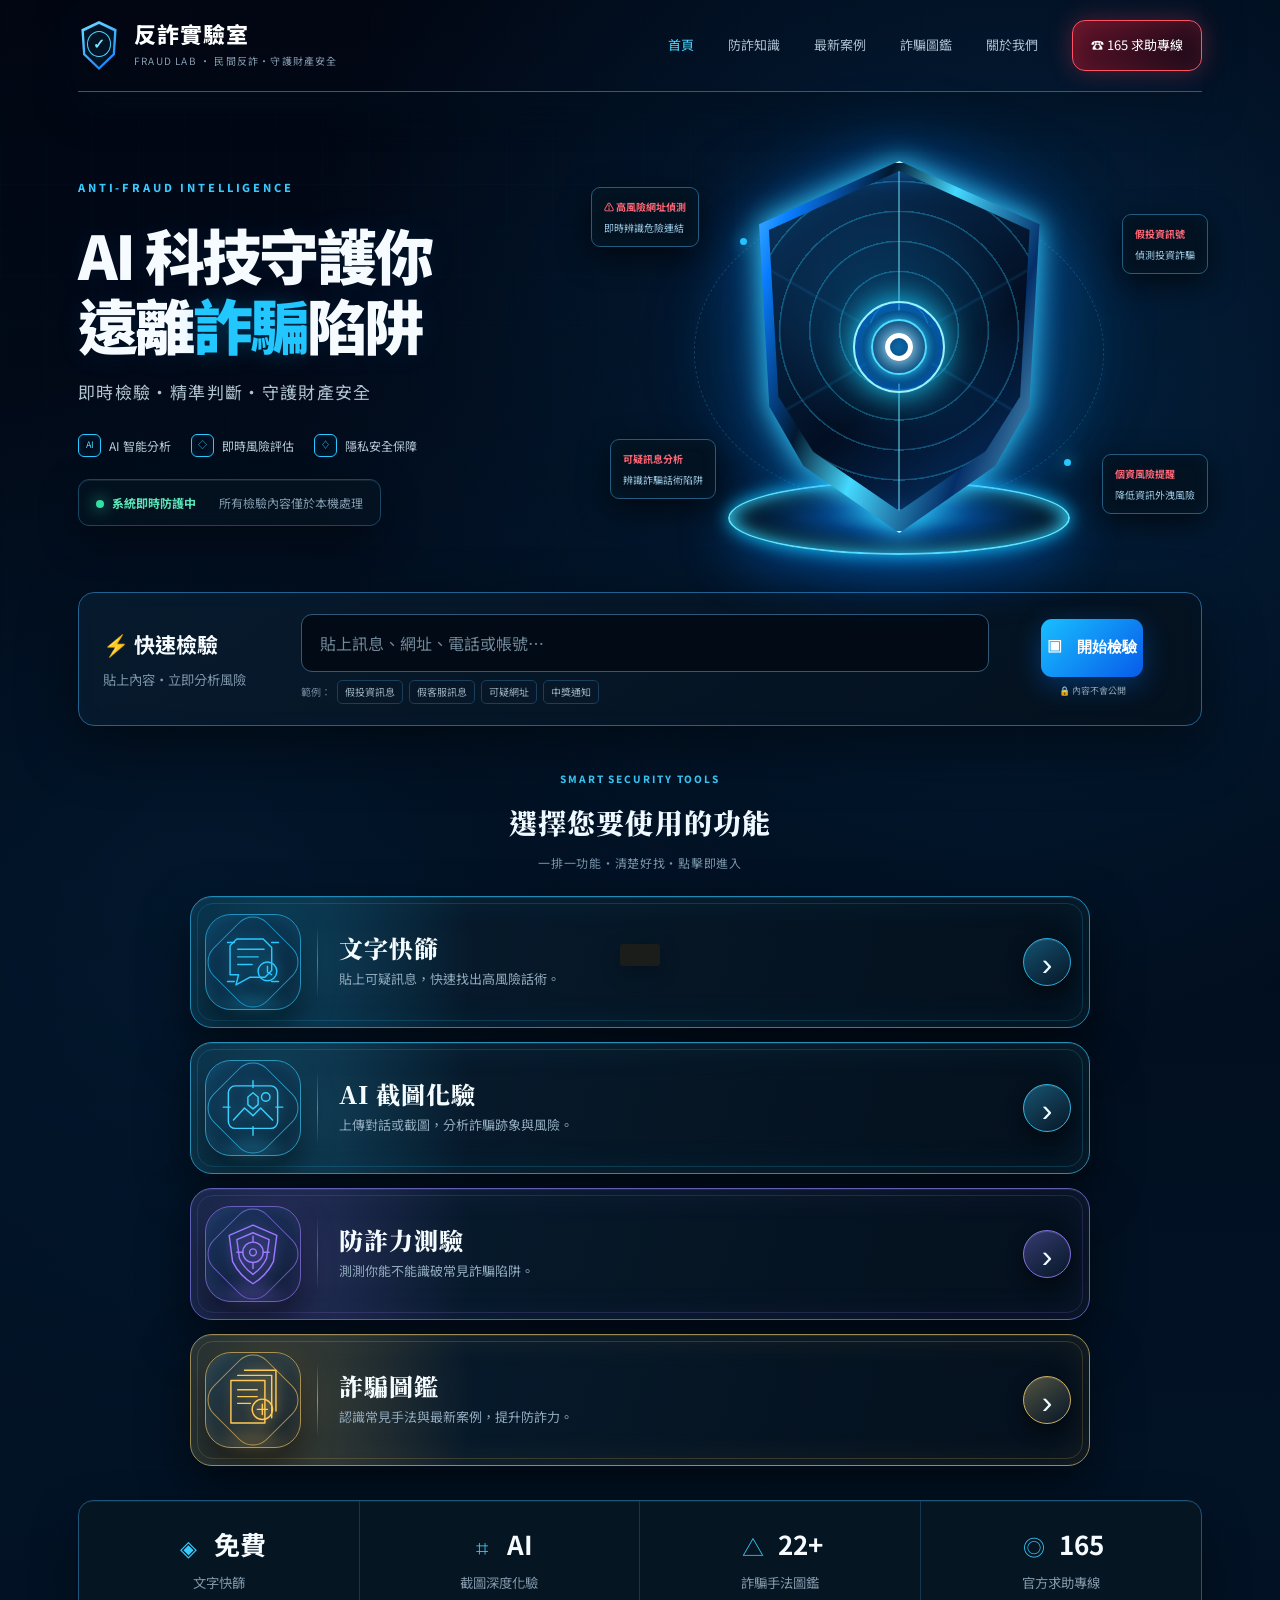
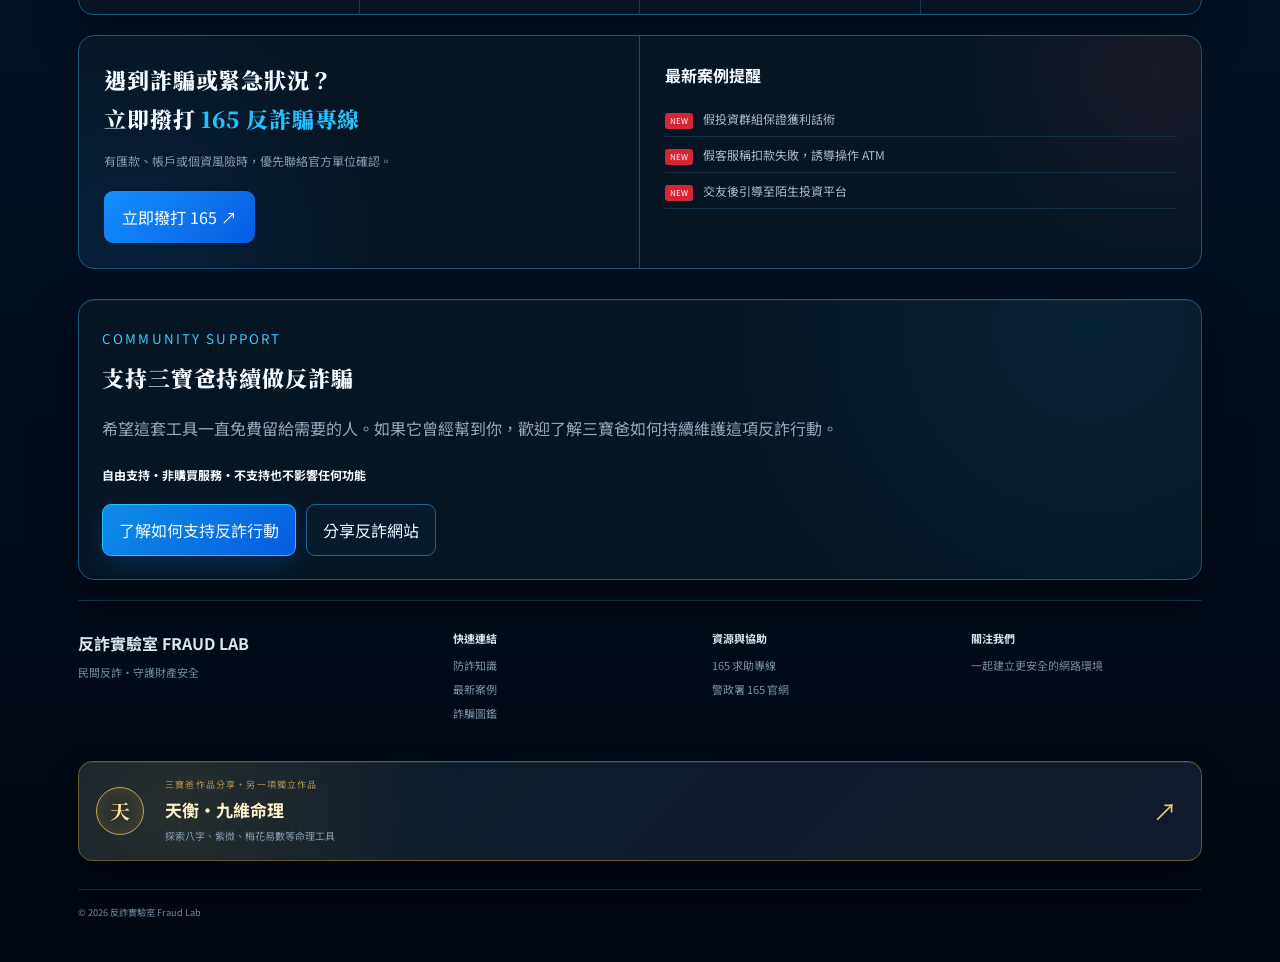
==== index.html @ 961110c3 "chore: wire Visual V4 cache bust and dark metadata" ====
<!DOCTYPE html>
<html lang="zh-Hant-TW">
<head>
<meta charset="UTF-8">
<meta name="viewport" content="width=device-width,initial-scale=1,viewport-fit=cover">
<title>反詐實驗室 FRAUD LAB｜AI 科技守護你</title>
<meta name="description" content="貼上訊息免費快篩，或用 AI 讀截圖深度化驗。附防詐測驗、22 種詐騙手法圖鑑、165 求助流程。">
<meta name="theme-color" content="#020b17">
<meta name="color-scheme" content="dark">
<meta property="og:image" content="./fraud-lab-share.svg?v=4">
<meta property="og:title" content="反詐實驗室 FRAUD LAB｜AI 科技守護你">
<meta property="og:description" content="免費快篩可疑訊息，AI 還能直接讀你的對話截圖。測測你的防詐力幾分。">
<meta property="og:type" content="website">
<link rel="apple-touch-icon" href="data:image/svg+xml,%3Csvg xmlns='http://www.w3.org/2000/svg' viewBox='0 0 180 180'%3E%3Crect width='180' height='180' fill='%23ECEAE1'/%3E%3Ccircle cx='90' cy='90' r='62' fill='none' stroke='%23C8102E' stroke-width='9'/%3E%3Ctext x='90' y='118' font-size='72' font-family='serif' font-weight='bold' fill='%23C8102E' text-anchor='middle'%3E驗%3C/text%3E%3C/svg%3E">
<link rel="preconnect" href="https://fonts.googleapis.com">
<link rel="preconnect" href="https://fonts.gstatic.com" crossorigin>
<link href="https://fonts.googleapis.com/css2?family=Noto+Serif+TC:wght@600;900&family=Noto+Sans+TC:wght@400;500;700&family=Roboto+Mono:wght@400;500;700&display=swap" rel="stylesheet">
<link rel="stylesheet" href="./master-v3.css?v=17">
<style>
:root{--paper:#ECEAE1;--paper-2:#F5F3EC;--ink:#1B1D1A;--ink-soft:#5A5C55;--stamp:#C8102E;--official:#1F4E79;--mark:#F2C230;--rule:#B9B5A6;--rule-soft:#D8D4C7;--pass:#2E6B4F}
*{box-sizing:border-box;-webkit-tap-highlight-color:transparent}
html,body{margin:0;padding:0}
body{background:var(--paper);background-image:linear-gradient(var(--rule-soft) 1px,transparent 1px),linear-gradient(90deg,var(--rule-soft) 1px,transparent 1px);background-size:100% 28px,28px 100%;background-attachment:fixed;color:var(--ink);font-family:"Noto Sans TC",system-ui,sans-serif;font-size:16px;line-height:1.75;padding-bottom:env(safe-area-inset-bottom)}
.wrap{max-width:680px;margin:0 auto;padding:0 14px 72px}
h1,h2,h3{font-family:"Noto Serif TC",serif;font-weight:900;letter-spacing:.04em;margin:0}
.mono{font-family:"Roboto Mono",monospace}
.masthead{border:2px solid var(--ink);border-bottom-width:5px;background:var(--paper-2);margin-top:14px;padding:16px 16px 12px;position:relative;overflow:hidden}
.masthead::after{content:"";position:absolute;right:-30px;top:-30px;width:120px;height:120px;border:1px solid var(--rule);border-radius:50%}
.corner{position:absolute;width:12px;height:12px;border:1px solid var(--rule)}
.c1{left:5px;top:5px;border-right:0;border-bottom:0}
.c2{right:5px;bottom:5px;border-left:0;border-top:0}
.eyebrow{font-size:11px;letter-spacing:.34em;color:var(--official);font-weight:700}
.masthead h1{font-size:clamp(30px,9vw,42px);line-height:1.1;margin:4px 0 6px}
.masthead h1 .sub{display:block;font-size:13px;letter-spacing:.2em;font-weight:600;color:var(--ink-soft);font-family:"Noto Sans TC",sans-serif}
.formline{display:flex;flex-wrap:wrap;gap:4px 16px;font-size:11px;color:var(--ink-soft);border-top:1px dashed var(--rule);padding-top:8px;margin-top:10px}
.tabs{display:flex;gap:3px;margin:0;padding:10px 0 0;list-style:none;position:sticky;top:0;z-index:30;background:linear-gradient(var(--paper) 72%,transparent)}
.tab{flex:1;text-align:center;border:2px solid var(--ink);border-bottom:0;background:#DFDCD1;color:var(--ink-soft);padding:9px 2px 8px;font-size:13px;font-weight:700;cursor:pointer;border-radius:7px 7px 0 0;font-family:"Noto Sans TC",sans-serif}
.tab .tnum{display:block;font-family:"Roboto Mono",monospace;font-size:9px;letter-spacing:.1em;opacity:.65}
.tab[aria-selected="true"]{background:var(--paper-2);color:var(--ink);box-shadow:inset 0 4px 0 var(--stamp)}
.panel{border:2px solid var(--ink);background:var(--paper-2);padding:18px 15px 22px}
.panel[hidden],[hidden]{display:none}
.field-label{font-size:12px;font-weight:700;letter-spacing:.16em;color:var(--official);display:block;margin-bottom:6px}
textarea,input[type=text]{width:100%;border:1.5px solid var(--ink);background:#fff;color:var(--ink);font-family:"Noto Sans TC",sans-serif;font-size:16px;padding:11px 12px;border-radius:2px;line-height:1.7;resize:vertical}
textarea:focus,input:focus{outline:3px solid var(--mark);outline-offset:1px}
.btn{display:inline-flex;align-items:center;justify-content:center;gap:7px;border:2px solid var(--ink);background:var(--ink);color:var(--paper);font-family:"Noto Sans TC",sans-serif;font-weight:700;font-size:16px;padding:13px 18px;border-radius:3px;cursor:pointer;width:100%;box-shadow:3px 3px 0 var(--rule);transition:transform .08s,box-shadow .08s}
.btn:active{transform:translate(3px,3px);box-shadow:0 0 0 var(--rule)}
.btn:disabled{opacity:.5;cursor:progress}
.btn.ghost{background:transparent;color:var(--ink)}
.btn.stamp{background:var(--stamp);border-color:var(--stamp);color:#fff}
.btn.line{background:var(--mark);border-color:var(--ink);color:var(--ink);text-decoration:none}
.btn.sm{font-size:14px;padding:10px 14px}
.row{display:flex;gap:9px;margin-top:11px}
.row .btn{width:auto;flex:1}
.hint{font-size:13px;color:var(--ink-soft);line-height:1.65}
.divider{border:0;border-top:1px dashed var(--rule);margin:20px 0}
/* 模式切換 */
.modes{display:flex;gap:0;border:2px solid var(--ink);margin-bottom:18px;background:#DFDCD1}
.modes button{flex:1;border:0;background:none;font-family:inherit;font-size:14px;font-weight:700;color:var(--ink-soft);padding:11px 4px;cursor:pointer;line-height:1.3}
.modes button span{display:block;font-size:10px;font-family:"Roboto Mono",monospace;letter-spacing:.08em;opacity:.8;font-weight:400}
.modes button.on{background:var(--ink);color:var(--paper)}
.modes button+button{border-left:2px solid var(--ink)}
/* 兌換碼 */
.gate-note{border:1.5px solid var(--official);background:#fff;padding:14px;margin-bottom:16px}
.gate-note h3{font-size:18px;margin-bottom:6px}
.gate-note p{margin:0;font-size:15px}
#codeIn{font-family:"Roboto Mono",monospace;font-size:20px;letter-spacing:.12em;text-align:center;font-weight:700}
.quota{display:flex;align-items:center;gap:9px;border:1.5px solid var(--ink);background:#fff;padding:9px 11px;margin-bottom:16px;font-size:13px;flex-wrap:wrap}
.quota .qc{font-family:"Roboto Mono",monospace;font-weight:700}
.quota .qn{margin-left:auto;font-family:"Roboto Mono",monospace;font-weight:700;font-size:17px;color:var(--stamp)}
.quota button{border:0;background:none;color:var(--official);font-size:12px;text-decoration:underline;cursor:pointer;font-family:inherit;padding:0}
/* 上傳 */
.drop{display:block;border:2.5px dashed var(--official);background:#fff;padding:26px 16px;text-align:center;cursor:pointer;border-radius:4px}
.drop:active{background:#F0F5FA}
.drop .ic{font-size:38px;line-height:1}
.drop .t1{font-family:"Noto Serif TC",serif;font-weight:900;font-size:20px;margin-top:6px}
.drop .t2{font-size:13px;color:var(--ink-soft);margin-top:3px}
.drop input{display:none}
.preview{border:2px solid var(--ink);background:#fff;padding:10px;display:flex;gap:11px;align-items:center}
.preview img{width:76px;height:76px;object-fit:cover;border:1px solid var(--rule);flex:none}
.preview .pi{flex:1;min-width:0;font-size:13px;color:var(--ink-soft)}
.preview .pi b{display:block;color:var(--ink);font-size:15px}
.preview button{border:1.5px solid var(--stamp);background:none;color:var(--stamp);font-family:inherit;font-size:13px;font-weight:700;padding:6px 11px;cursor:pointer;border-radius:2px;flex:none}
.orbar{display:flex;align-items:center;gap:11px;margin:16px 0;color:var(--ink-soft);font-size:12px;letter-spacing:.2em}
.orbar::before,.orbar::after{content:"";flex:1;border-top:1px dashed var(--rule)}
/* 報告 */
.report{border:2px solid var(--ink);background:#fff;margin-top:20px;position:relative;overflow:hidden;animation:slideIn .35s ease-out}
@keyframes slideIn{from{opacity:0;transform:translateY(14px)}to{opacity:1;transform:none}}
.report-head{border-bottom:2px solid var(--ink);padding:11px 14px;display:flex;justify-content:space-between;align-items:baseline;gap:10px;background:var(--paper-2)}
.report-head b{font-family:"Noto Serif TC",serif;font-size:17px;letter-spacing:.1em}
.report-body{padding:16px 14px 18px;position:relative}
.seal{position:absolute;right:8px;top:2px;width:132px;height:132px;pointer-events:none;border:5px double var(--stamp);border-radius:50%;display:flex;flex-direction:column;align-items:center;justify-content:center;color:var(--stamp);transform:rotate(-14deg);opacity:.9;animation:slam .45s cubic-bezier(.2,1.5,.5,1) both}
@keyframes slam{from{transform:rotate(-40deg) scale(2.6);opacity:0}to{transform:rotate(-14deg) scale(1);opacity:.9}}
.seal .sv{font-family:"Noto Serif TC",serif;font-weight:900;font-size:30px;line-height:1.1;letter-spacing:.05em}
.seal .ss{font-family:"Roboto Mono",monospace;font-size:9px;letter-spacing:.18em;margin-top:3px}
.seal.lv-safe{border-color:var(--pass);color:var(--pass)}
.seal.lv-warn{border-color:#B8730E;color:#B8730E}
.meter{margin:2px 0 18px;max-width:64%}
.meter .mnum{font-family:"Roboto Mono",monospace;font-size:44px;font-weight:700;line-height:1}
.meter .mnum span{font-size:15px;color:var(--ink-soft)}
.bar{height:12px;border:1.5px solid var(--ink);background:repeating-linear-gradient(90deg,var(--rule-soft) 0 1px,transparent 1px 12px);margin-top:7px}
.bar i{display:block;height:100%;background:var(--stamp);transition:width .6s ease-out}
.sect{margin-top:18px}
.sect h4{font-size:12px;letter-spacing:.18em;color:var(--official);margin:0 0 8px;font-family:"Noto Sans TC",sans-serif;font-weight:700;border-bottom:1px solid var(--rule-soft);padding-bottom:4px}
.flags{list-style:none;margin:0;padding:0}
.flags li{position:relative;padding-left:26px;margin-bottom:9px;font-size:15px}
.flags li::before{content:"✕";position:absolute;left:4px;top:0;color:var(--stamp);font-weight:700}
.steps{list-style:none;margin:0;padding:0;counter-reset:s}
.steps li{counter-increment:s;position:relative;padding-left:30px;margin-bottom:9px;font-size:15px}
.steps li::before{content:counter(s);position:absolute;left:0;top:2px;width:20px;height:20px;border:1.5px solid var(--official);color:var(--official);font-family:"Roboto Mono",monospace;font-size:11px;font-weight:700;display:flex;align-items:center;justify-content:center;border-radius:50%}
.quote{border-left:4px solid var(--mark);background:#FDFBF2;padding:10px 12px;font-size:15px;margin:0}
.readout{border:1px dashed var(--official);background:#F6F9FC;padding:9px 11px;font-size:14px;color:var(--official);margin:0}
.upsell{border:1.5px dashed var(--official);background:#F6F9FC;padding:12px;margin-top:16px;font-size:14px}
/* 測驗 */
.qcard{border:2px solid var(--ink);background:#fff;padding:16px 14px;margin-top:16px}
.qmeta{display:flex;justify-content:space-between;font-family:"Roboto Mono",monospace;font-size:12px;color:var(--ink-soft);margin-bottom:10px}
.qtext{font-size:17px;line-height:1.8;margin:0 0 4px;font-weight:500}
.qsrc{font-size:12px;color:var(--ink-soft);margin:0 0 14px}
.choices{display:flex;gap:9px}
.choices .btn{flex:1}
.verdict{margin-top:16px;border-top:2px solid var(--ink);padding-top:14px;animation:slideIn .25s ease-out}
.vhead{font-family:"Noto Serif TC",serif;font-weight:900;font-size:20px;margin-bottom:6px}
.vhead.ok{color:var(--pass)}.vhead.no{color:var(--stamp)}
.progress{height:7px;border:1.5px solid var(--ink);margin-top:12px}
.progress i{display:block;height:100%;background:var(--official)}
.score-sheet{text-align:center;border:2px solid var(--ink);background:#fff;padding:26px 16px;margin-top:16px}
.score-sheet .big{font-family:"Roboto Mono",monospace;font-size:66px;font-weight:700;line-height:1;color:var(--stamp)}
.score-sheet .title{font-family:"Noto Serif TC",serif;font-size:27px;font-weight:900;margin:12px 0 6px}
/* 圖鑑 */
.dex-item{border:1.5px solid var(--ink);background:#fff;margin-bottom:9px}
.dex-btn{width:100%;text-align:left;background:none;border:0;padding:13px 14px;font-family:"Noto Sans TC",sans-serif;font-size:16px;font-weight:700;color:var(--ink);cursor:pointer;display:flex;align-items:center;gap:11px}
.dex-btn .no{font-family:"Roboto Mono",monospace;font-size:12px;color:var(--stamp);border:1.5px solid var(--stamp);padding:1px 5px;flex:none}
.dex-btn .ar{margin-left:auto;color:var(--ink-soft);transition:transform .2s;flex:none}
.dex-item.open .ar{transform:rotate(90deg)}
.dex-body{padding:0 14px 15px;border-top:1px dashed var(--rule)}
.dex-body h5{font-size:12px;letter-spacing:.16em;color:var(--official);margin:14px 0 6px;font-family:"Noto Sans TC",sans-serif}
.dex-body p{margin:0;font-size:15px}
.stat{font-family:"Roboto Mono",monospace;font-size:12px;background:#FDF3F5;border-left:3px solid var(--stamp);padding:7px 10px;margin-top:12px;color:var(--ink-soft);line-height:1.6}
.tagrow{display:flex;flex-wrap:wrap;gap:5px;margin-top:12px}
.tag{font-size:11px;border:1px solid var(--rule);padding:2px 7px;color:var(--ink-soft);font-family:"Roboto Mono",monospace}
/* 求助 */
.sos{display:block;border:2px solid var(--stamp);background:var(--stamp);color:#fff;text-decoration:none;text-align:center;padding:18px;border-radius:3px;box-shadow:4px 4px 0 var(--ink)}
.sos .n{font-family:"Roboto Mono",monospace;font-size:46px;font-weight:700;line-height:1;letter-spacing:.06em}
.sos .l{font-size:14px;font-weight:700;letter-spacing:.1em}
.linklist{list-style:none;padding:0;margin:0}
.linklist a{display:flex;justify-content:space-between;gap:10px;align-items:center;border-bottom:1px dashed var(--rule);padding:12px 2px;text-decoration:none;color:var(--ink);font-size:15px;font-weight:500}
.linklist a small{color:var(--ink-soft);font-size:12px;font-weight:400;text-align:right;flex:none;max-width:44%}
.urlres{border:1.5px solid var(--ink);background:#fff;padding:12px 13px;margin-top:12px;font-size:15px;animation:slideIn .25s}
.urlres .lv{font-family:"Noto Serif TC",serif;font-weight:900;font-size:19px;margin-bottom:5px}
.foot{margin-top:26px;border:2px solid var(--ink);background:var(--ink);color:var(--paper);padding:18px 16px;text-align:center}
.foot a.line{display:block;background:var(--mark);color:var(--ink);text-decoration:none;font-weight:700;padding:13px;margin-top:12px;border-radius:3px;font-size:16px}
.foot .small{font-size:12px;color:#9C9E96;margin-top:12px;line-height:1.7}
#toast{position:fixed;left:50%;bottom:24px;transform:translate(-50%,90px);background:var(--ink);color:var(--paper);padding:11px 20px;border-radius:3px;font-size:14px;font-weight:500;z-index:99;transition:transform .28s;max-width:88vw;text-align:center;box-shadow:0 6px 20px rgba(0,0,0,.25)}
#toast.on{transform:translate(-50%,0)}
.loading{text-align:center;padding:28px 0;font-family:"Roboto Mono",monospace;font-size:13px;color:var(--ink-soft);letter-spacing:.1em}
.loading b{display:inline-block;animation:blink 1s steps(2) infinite}
@keyframes blink{50%{opacity:0}}
@media (prefers-reduced-motion:reduce){*{animation:none!important;transition:none!important}}
</style>
</head>
<body class="master-v3">
<div class="wrap">

  <header class="masthead">
    <i class="corner c1"></i><i class="corner c2"></i>
    <div class="eyebrow">FRAUD LAB ／ 民間自主檢驗</div>
    <h1>詐騙檢驗所<span class="sub">貼上訊息，馬上化驗</span></h1>
    <div class="formline mono">
      <span>受理單位：三寶爸防詐工具箱</span>
      <span id="docNo">單號 —</span>
      <span id="docDate">日期 —</span>
    </div>
  </header>

  <ul class="tabs" role="tablist">
    <li class="tab" role="tab" tabindex="0" aria-selected="true" data-p="p1"><span class="tnum">01</span>化驗</li>
    <li class="tab" role="tab" tabindex="0" aria-selected="false" data-p="p2"><span class="tnum">02</span>測驗</li>
    <li class="tab" role="tab" tabindex="0" aria-selected="false" data-p="p3"><span class="tnum">03</span>圖鑑</li>
    <li class="tab" role="tab" tabindex="0" aria-selected="false" data-p="p4"><span class="tnum">04</span>求助</li>
  </ul>

  <!-- ══ 01 化驗 ══ -->
  <section class="panel" id="p1" role="tabpanel">
    <div class="modes">
      <button id="mbQuick" class="on">快速自檢<span>免費 ‧ 不限次</span></button>
      <button id="mbAI">AI 深度化驗<span>可讀截圖 ‧ 需碼</span></button>
    </div>

    <!-- 快速自檢 -->
    <div id="mQuick">
      <label class="field-label" for="qText">檢體：可疑訊息全文</label>
      <textarea id="qText" rows="7" placeholder="把整段簡訊、LINE 對話、廣告文案貼進來。連結、電話、金額都一起貼，判斷會更準。"></textarea>
      <button class="btn stamp" id="qBtn" style="margin-top:14px">開始快篩</button>
      <p class="hint" style="margin-top:10px">快篩在你的手機上跑，訊息不會傳出去，也不用兌換碼。它比對的是 165 統計出的詐騙話術特徵，看關鍵字、不懂前後文，所以會有誤判 — 當成第一道警鈴用。</p>
      <div id="qOut"></div>
    </div>

    <!-- AI 化驗 -->
    <div id="mAI" hidden>
      <div id="gate">
        <div class="gate-note">
          <h3>AI 化驗需要兌換碼</h3>
          <p>AI 能直接讀截圖、看懂前後文，但每化驗一次都會用到付費額度，所以採兌換碼制。跟三寶爸要一組就能用。</p>
        </div>
        <label class="field-label" for="codeIn">輸入兌換碼</label>
        <input type="text" id="codeIn" placeholder="FL-XXXX-XXXX" autocomplete="off" autocapitalize="characters" spellcheck="false" maxlength="12">
        <button class="btn stamp" id="codeBtn" style="margin-top:12px">啟用兌換碼</button>
        <a class="btn line" href="https://lin.ee/YewRM1L" target="_blank" rel="noopener" style="margin-top:9px">跟三寶爸要一組兌換碼</a>
        <p class="hint" style="margin-top:14px">沒有碼也能用 — 左邊的<b>快速自檢</b>，以及<b>測驗</b>、<b>圖鑑</b>、<b>求助</b>三個分頁，全部免費。</p>
      </div>

      <div id="lab" hidden>
        <div class="quota">
          <span class="qc" id="qCode">—</span>
          <button id="changeCode">換一組碼</button>
          <span class="qn" id="qLeft">—</span>
        </div>
        <label class="field-label">主要檢體：對話截圖</label>
        <label class="drop" id="dropZone">
          <div class="ic">🖼️</div>
          <div class="t1">點這裡上傳截圖</div>
          <div class="t2">LINE 對話、簡訊、廣告畫面都可以。AI 會直接讀圖判讀。</div>
          <input type="file" id="shot" accept="image/*">
        </label>
        <div id="preview"></div>
        <div class="orbar">或／並且</div>
        <label class="field-label" for="sample">補充檢體：訊息文字（選填）</label>
        <textarea id="sample" rows="5" placeholder="也可以直接把整段文字貼進來。"></textarea>
        <button class="btn stamp" id="runBtn" style="margin-top:16px">送出化驗（扣 1 次）</button>
        <p class="hint" style="margin-top:10px">結果僅供參考，不是法律或金融建議。金額大、有壓迫感的狀況，一律先打 165。</p>
        <div id="out"></div>
      </div>
    </div>
  </section>

  <!-- ══ 02 測驗 ══ -->
  <section class="panel" id="p2" role="tabpanel" hidden>
    <h2 style="font-size:23px">你的防詐力幾分？</h2>
    <p class="hint" style="margin:8px 0 0">十個真實情境，判斷是詐騙還是正常。免費，不用兌換碼。做完會給你一個稱號，歡迎截圖分享。</p>
    <div id="quiz"></div>
  </section>

  <!-- ══ 03 圖鑑 ══ -->
  <section class="panel" id="p3" role="tabpanel" hidden>
    <h2 style="font-size:23px">詐騙手法圖鑑</h2>
    <p class="hint" style="margin:8px 0 12px">依 165 打詐儀表板分類整理的 22 種。點開看話術、破綻和標準應對。</p>
    <input type="text" id="dexSearch" placeholder="搜尋手法，例如：投資、包裹、客服、QR">
    <div id="dex" style="margin-top:14px"></div>
  </section>

  <!-- ══ 04 求助 ══ -->
  <section class="panel" id="p4" role="tabpanel" hidden>
    <a class="sos" href="tel:165"><span class="n">165</span><br><span class="l">反詐騙諮詢專線 ‧ 點這裡直接撥</span></a>
    <div class="sect">
      <h4>已經匯出去了？黃金三步驟</h4>
      <ol class="steps">
        <li><b>立刻打 165</b>，同時打你的銀行客服申請「圈存／款項攔阻」。越快越有機會攔下。</li>
        <li><b>備份所有證據</b>：對話全文、匯款單、對方帳號、網址、通聯紀錄，全部截圖。</li>
        <li><b>到任一警察局報案</b>（不必回戶籍地），拿到受理案件證明單，後續才好走民事求償。</li>
      </ol>
      <p class="hint" style="margin-top:10px">被騙不丟臉，越早講越有救。拖一天，錢就被車手層層轉走。</p>
    </div>
    <hr class="divider">
    <div class="sect">
      <h4>可疑網址快篩（免費）</h4>
      <input type="text" id="urlIn" placeholder="貼上網址，例如 https://tw-post.xyz/re">
      <div class="row"><button class="btn sm" id="urlBtn">快篩這個網址</button></div>
      <div id="urlOut"></div>
    </div>
    <hr class="divider">
    <div class="sect">
      <h4>官方查證管道</h4>
      <ul class="linklist">
        <li><a href="https://165dashboard.tw/" target="_blank" rel="noopener">165 打詐儀表板<small>即時統計、最新案例</small></a></li>
        <li><a href="https://165.npa.gov.tw/" target="_blank" rel="noopener">165 全民防騙網<small>手法解析、假投資名單</small></a></li>
        <li><a href="https://transparencyreport.google.com/safe-browsing/search" target="_blank" rel="noopener">Google 安全瀏覽查詢<small>查網址是否已被標記</small></a></li>
        <li><a href="https://www.virustotal.com/gui/home/url" target="_blank" rel="noopener">VirusTotal<small>多引擎掃描網址</small></a></li>
        <li><a href="https://www.whoscall.com/zh-TW" target="_blank" rel="noopener">Whoscall<small>查陌生來電號碼</small></a></li>
        <li><a href="https://www.fsc.gov.tw/" target="_blank" rel="noopener">金管會<small>查投資平台是否合法</small></a></li>
      </ul>
    </div>
  </section>

  <footer class="foot">
    <div style="font-family:'Noto Serif TC',serif;font-weight:900;font-size:19px">多問一句，少賠一年</div>
    <p class="hint" style="color:#C9CBC3;margin:8px 0 0;font-size:14px">覺得有用，轉給家裡最容易被騙的那一位。</p>
    <a class="line" href="https://lin.ee/YewRM1L" target="_blank" rel="noopener">加入三寶爸 LINE ‧ 領兌換碼、收詐騙警報</a>
    <div class="small">本工具由三寶爸自製，判定僅供參考，無法取代 165 與警方。<br>快篩在你手機上進行；AI 化驗的內容只用於當次分析，不會儲存。<br>手法分類與案件數據參考內政部警政署 165 打詐儀表板。</div>
  </footer>
</div>

<div id="toast" role="status" aria-live="polite"></div>

<script>
/* ═══ 把這行換成你的 Cloudflare Worker 網址（不要結尾斜線）═══ */
const API = "https://broken-flower-f4b2.jacky9518.workers.dev";

const $ = s => document.querySelector(s);
const esc = s => String(s == null ? "" : s).replace(/[&<>"]/g, c => ({ "&": "&amp;", "<": "&lt;", ">": "&gt;", '"': "&quot;" }[c]));
const store = { get(k){try{return localStorage.getItem(k)}catch{return null}}, set(k,v){try{localStorage.setItem(k,v)}catch{}}, del(k){try{localStorage.removeItem(k)}catch{}} };
let toastTimer;
function toast(msg){const t=$("#toast");t.textContent=msg;t.classList.add("on");clearTimeout(toastTimer);toastTimer=setTimeout(()=>t.classList.remove("on"),2800)}
function copy(text){const done=()=>toast("已複製，可以貼去分享了");if(navigator.clipboard)navigator.clipboard.writeText(text).then(done,()=>fb(text,done));else fb(text,done)}
function fb(text,done){const ta=document.createElement("textarea");ta.value=text;ta.style.position="fixed";ta.style.opacity="0";document.body.appendChild(ta);ta.select();try{document.execCommand("copy");done()}catch{toast("複製失敗，請長按文字手動複製")}document.body.removeChild(ta)}
async function post(path, body){
  const res = await fetch(API+path,{method:"POST",headers:{"Content-Type":"application/json"},body:JSON.stringify(body)});
  let d={}; try{d=await res.json()}catch{}
  if(!res.ok) throw new Error(d.error || `伺服器忙線中（${res.status}），請稍後再試。`);
  return d;
}
const metricStore={get:k=>{try{return localStorage.getItem(k)}catch{return null}},set:(k,v)=>{try{localStorage.setItem(k,v)}catch{}}};
function anonymousVisitor(){
  let id=metricStore.get("fl_visitor_id");
  if(!id){id=crypto.randomUUID?crypto.randomUUID():Date.now().toString(36)+"-"+Math.random().toString(36).slice(2);metricStore.set("fl_visitor_id",id)}
  return id;
}
function track(event,extra={}){
  const payload={event,visitorId:anonymousVisitor(),page:location.pathname,...extra};
  fetch(API+"/track",{method:"POST",headers:{"Content-Type":"application/json"},body:JSON.stringify(payload),keepalive:true}).catch(()=>{});
}
window.addEventListener("load",()=>track("page_view"),{once:true});
document.addEventListener("click",event=>{
  const target=event.target.closest("button,a,[data-tab]");
  if(!target)return;
  if(target.id==="qBtn")track("quick_check");
  else if(target.id==="codeBtn")track("code_verify");
  else if(target.id==="mv3Share")track("share");
  else if(target.id==="mv3SupportOpen")track("support_open");
  else if(target.closest(".mv3-card"))track("tool_open");
});
(function(){const d=new Date(),p=n=>String(n).padStart(2,"0");
  $("#docDate").textContent=`日期 ${d.getFullYear()}-${p(d.getMonth()+1)}-${p(d.getDate())}`;
  $("#docNo").textContent="單號 FL-"+Math.random().toString(36).slice(2,7).toUpperCase();})();

document.querySelectorAll(".tab").forEach(tab=>{
  const go=()=>{
    document.querySelectorAll(".tab").forEach(t=>t.setAttribute("aria-selected",String(t===tab)));
    document.querySelectorAll(".panel").forEach(p=>{p.hidden = p.id!==tab.dataset.p});
    if(tab.dataset.p==="p2" && !$("#quiz").dataset.started) startQuiz();
    window.scrollTo({top:0,behavior:"smooth"});
  };
  tab.addEventListener("click",go);
  tab.addEventListener("keydown",e=>{if(e.key==="Enter"||e.key===" "){e.preventDefault();go()}});
});

/* ═══════════ 模式切換 ═══════════ */
$("#mbQuick").addEventListener("click",()=>{
  $("#mbQuick").classList.add("on");$("#mbAI").classList.remove("on");
  $("#mQuick").hidden=false;$("#mAI").hidden=true;
});
$("#mbAI").addEventListener("click",()=>{
  $("#mbAI").classList.add("on");$("#mbQuick").classList.remove("on");
  $("#mAI").hidden=false;$("#mQuick").hidden=true;
});

/* ═══════════════════════════════════════════════════════
   快速自檢引擎（純前端，不用 API）
   規則依 165 打詐儀表板 22 類手法整理
   ═══════════════════════════════════════════════════════ */
const RULES = [
/* 假客服解除分期 */
{t:"假客服解除分期",w:36,re:/解除分期|誤設.{0,6}分期|分期付款.{0,8}(錯誤|設定|問題)|重複扣款|扣款異常|系統設定錯誤/,f:"出現「解除分期／重複扣款」這類說法。ATM 和網銀都沒有「解除分期」的功能。"},
{t:"假客服解除分期",w:28,re:/ATM|提款機|自動櫃員機|無卡提款/,f:"要你到 ATM 操作。ATM 只能轉帳、提款，任何「到 ATM 解除設定」都是在幫對方轉錢出去。"},
{t:"假客服解除分期",w:20,re:/未開通.{0,6}金流|實名(制)?認證|帳戶(驗證|授權)|升級.{0,4}(VIP|會員)|金流未開通/,f:"用「認證／開通／驗證」包裝的操作要求，是假客服的固定劇本。"},
{t:"假客服解除分期",w:16,re:/(轉接|為您接通).{0,10}(銀行|專員|客服|行員)/,f:"聲稱要幫你「轉接銀行專員」。轉接是他們自己演的，那頭還是同一夥人。"},
/* 假檢警／假公權力 */
{t:"假冒公務機關",w:40,re:/監管帳戶|帳戶.{0,4}涉(案|及洗錢)|涉嫌洗錢|清白證明|資金清查/,f:"提到「監管帳戶／帳戶涉案」。台灣沒有監管帳戶制度，這是假檢警的招牌話術。"},
{t:"假冒公務機關",w:32,re:/檢察官|地檢署|地方法院|刑事局|偵查不公開|拘票|通緝|傳票|公證金|保證金.{0,6}(檢|警|法院)/,f:"自稱司法或警察機關。真檢警不會用電話、LINE、視訊辦案或製作筆錄。"},
{t:"假冒公務機關",w:26,re:/(證件|身分證|健保卡|個資).{0,6}(遭|被)?冒用|冒領|冒名申請/,f:"用「證件遭冒用」開場，接著就會說你的帳戶有問題 — 這是固定的第一步。"},
{t:"假冒公務機關",w:24,re:/(交付|上繳|代管|鑑定).{0,8}(黃金|存摺|提款卡|印章|現金|白銀)/,f:"要求交出黃金、存摺或提款卡「代管、鑑定」。沒有任何機關會這樣做。"},
{t:"假冒公務機關",w:22,re:/不(要|能|可)(告訴|讓).{0,6}(家人|親友|任何人|別人)|全程保密|不得對外|先別跟.{0,4}說/,f:"要求你保密、不能告訴家人。這是要切斷你查證的機會，是詐騙最明確的特徵。"},
/* 假投資／高報酬 */
{t:"假投資",w:38,re:/保證(獲利|賺|收益)|穩賺(不賠)?|穩定獲利|包賺|絕不(虧|賠)|低風險高(報酬|收益)|日賺|月賺.{0,6}[萬%]/,f:"出現「保證獲利／穩賺不賠」。合法投資不能也不會做這種承諾。"},
{t:"假投資",w:30,re:/老師(帶|報)?單|帶單|飆股|內線(消息)?|名額有限|操盤手|財經老師|投資群組|加入.{0,4}群組.{0,6}(投資|股)/,f:"「老師帶單／內線消息」是假投資群組的標準包裝，群裡曬單的多半是同一夥人。"},
{t:"假投資",w:34,re:/(出金|提領|領回|解凍).{0,12}(需要|必須|先|繳|付|保證金|稅金|手續費|認證費|解凍費|洗碼)/,f:"要你「先繳錢才能出金」。這是假平台的鐵律 — 合法平台的稅費是從款項裡扣。"},
{t:"假投資",w:20,re:/虛擬貨幣|加密貨幣|USDT|泰達幣|比特幣|幣圈|套利|挖礦/,f:"以虛擬貨幣收款。轉出去不可逆、難追查，是詐騙最愛的管道。"},
{t:"假投資",w:22,re:/下載.{0,10}(APP|app|應用|軟體)|安裝.{0,8}(APP|app)|非.{0,4}商店|APK/,f:"要你安裝非官方商店的 APP。裡面的獲利數字是寫死的假畫面。"},
/* 博弈彩券 */
{t:"博弈彩券報牌",w:34,re:/報牌|明牌|今彩|539|六合彩|大樂透.{0,6}(內線|保證)|控制號碼|開獎.{0,6}(內部|控制)|穩贏|平台漏洞|包牌.{0,4}保證/,f:"「報牌／控制號碼／平台漏洞」全是話術。彩券人員不可能事先知道開獎結果，地下報牌本身也違法。"},
{t:"博弈彩券報牌",w:18,re:/入會費|會員費|押金|加碼下注|補單|提高勝率/,f:"入會費、押金、補單 — 這是把人一步步推深的固定階梯。"},
/* 釣魚簡訊／假機構通知 */
{t:"釣魚簡訊",w:30,re:/包裹|物流|宅配|貨態|地址(不完整|有誤|需更新)|退件|派送失敗|黑貓|新竹貨運|中華郵政|7-?11.{0,4}取貨/,f:"用包裹、物流異常當理由。真的物流通知不會叫你點連結填個資或信用卡。"},
{t:"釣魚簡訊",w:30,re:/欠費|逾期|停電|停話|催繳|汽燃費|交通罰鍰|罰單|ETC|eTag|電子帳單.{0,6}(未繳|逾期)/,f:"用欠費、罰單製造緊張。官方繳費一律自己上官網或 APP 查，不要點簡訊連結。"},
{t:"釣魚簡訊",w:30,re:/退稅|綜合所得稅|所得稅.{0,6}(退|確認)|普發(現金)?|發放.{0,4}一萬|國稅局|財政部/,f:"拿退稅、普發現金當餌。政府不會用簡訊連結叫你登記領錢。"},
{t:"釣魚簡訊",w:32,re:/(登入|帳戶|交易).{0,4}異常|多裝置登入|異常(交易|登入)偵測|帳號.{0,4}(將被|即將).{0,4}(停用|凍結|鎖定)|安全驗證失敗/,f:"用「帳戶異常、即將凍結」逼你點連結。真銀行只會請你自己打開 APP 查看。"},
{t:"釣魚簡訊",w:20,re:/健保卡|健保署|勞保局|勞保.{0,6}(異常|冒用)|中華電信.{0,6}(帳單|欠費)|台電/,f:"冒用政府或大型機構名義。看到官方名稱先緊張，正是他們要的反應。"},
/* QR Code 與付款碼 */
{t:"QR Code與付款碼",w:40,re:/(付款碼|提款碼|收款碼|條碼|QR).{0,10}(傳|給我|拍|翻拍|截圖|提供|發過來)|把.{0,6}(QR|條碼).{0,6}(傳|給)/,f:"要你把付款碼、提款碼或 QR Code 拍給對方。這等於直接把錢交出去，幾分鐘內就會被領光。"},
{t:"QR Code與付款碼",w:24,re:/掃(描|一下).{0,6}(QR|條碼|這個碼)|掃碼(付款|繳費|領取)/,f:"要你掃來路不明的 QR Code。假繳費單、假貼紙上的碼會直接把款項導到詐騙帳戶。"},
{t:"QR Code與付款碼",w:34,re:/AnyDesk|TeamViewer|遠端(遙控|協助|控制|連線)|螢幕(分享|共享)|快速支援|向日葵/,f:"要你安裝遠端遙控軟體。裝了之後，對方能直接操作你的手機和網銀。"},
/* 驗證碼與帳號盜用 */
{t:"帳號盜用與驗證碼",w:42,re:/(驗證碼|認證碼|OTP|一次性密碼|簡訊碼).{0,12}(給|傳|告訴|提供|幫我收|念給)|幫我(收|報).{0,4}(驗證|認證)碼|輔助認證/,f:"索取驗證碼。驗證碼等於你的帳號鑰匙，任何理由都不能給 — 包含「朋友」開口。"},
{t:"帳號盜用與驗證碼",w:30,re:/(提款卡|金融卡|存摺|印章|網銀密碼|帳號密碼).{0,10}(提供|給|寄|交|借)/,f:"索取提款卡、存摺或密碼。交出去你的帳戶會變成詐騙金流，你會從被害人變成被告。"},
/* 假冒親友 */
{t:"假冒親友",w:34,re:/(換|新)(了)?(手機)?號碼|手機(壞|摔|遺失|不見)|猜猜我是誰|這是我的新|舊號碼.{0,4}不能用/,f:"「我換號碼了」是假冒親友的經典開場。務必用你手機裡的舊號碼打回去確認。"},
{t:"假冒親友",w:26,re:/(急需|周轉|借).{0,8}(錢|款|萬|現金)|臨時.{0,4}(用錢|調頭寸)|先幫我(墊|轉|匯)/,f:"急著借錢周轉。熟人開口借錢，先用原本的電話打回去確認一次。"},
/* 交友情感 */
{t:"交友情感養套殺",w:26,re:/(包裹|行李|禮物).{0,8}海關|海關.{0,8}(卡|扣|稅|費)|維和|聯合國|戰地|駐外(軍|醫)|軍官|外派工程師/,f:"「包裹卡在海關、我在戰地」是徵婚詐財的經典劇本，照片多半是盜用的。"},
{t:"交友情感養套殺",w:22,re:/(想|要)(來台灣)?(見|娶|嫁)你|一起(買房|存錢|財富自由)|結婚基金|我們的未來/,f:"很快談到未來、結婚、一起存錢 — 這是在把關係養到你不好意思拒絕。"},
{t:"色情應召詐財",w:32,re:/(加入|升級).{0,4}會員.{0,10}(約|見面|服務)|儲值金|解鎖.{0,6}(約見|資格)|經紀|網美.{0,6}(約|見)|保證金.{0,6}(見面|約)/,f:"要先儲值、加入會員才能約見面。錢進去之後只會不斷被要求「補足保證金」。"},
/* 網購／一頁式 */
{t:"網購交易陷阱",w:26,re:/貨到付款|超商取貨付款|限時.{0,4}(優惠|搶購|下殺)|只剩.{0,4}(件|名額)|清倉|工廠直營|破盤|下殺.{0,4}折/,f:"限時、破盤、只能貨到付款 — 一頁式廣告的三件套。收到的常是劣質品或空盒。"},
{t:"網購交易陷阱",w:22,re:/(私訊|加\s?LINE|加賴|加我好友).{0,8}(下單|報價|優惠|聊)|脫離平台|私下(匯款|交易).{0,6}(便宜|折)/,f:"引導你脫離平台私下交易。沒有平台保障，也沒有金流紀錄可追。"},
{t:"賣家陷阱與假買家",w:28,re:/賣貨便|蝦皮.{0,6}(客服|異常)|買家.{0,8}(無法|不能)(付款|下單)|帳號.{0,6}未(開通|認證).{0,6}(收款|金流)/,f:"買家說「你的賣場有問題、要先認證」— 這是專門騙賣家的劇本，下一步就是假銀行專員。"},
/* 貸款 */
{t:"貸款詐騙",w:32,re:/免(聯徵|抵押|保人)|快速撥款|當日撥款|信貸專員|貸款.{0,10}(手續費|代辦費|保證金|開辦費).{0,6}(先|預)|過件率/,f:"「免聯徵、先繳手續費才撥款」。合法機構的費用從撥款裡扣，不會叫你先匯一筆。"},
/* 假求職 */
{t:"假求職與人頭帳戶",w:34,re:/日領|日結.{0,6}[0-9]|輕鬆(賺|月入)|高薪.{0,6}(海外|柬埔寨|緬甸|杜拜)|無經驗.{0,8}月薪|包吃住.{0,6}(高薪|日領)/,f:"高薪、日領、輕鬆賺 — 這類條件後面通常接的是要你的提款卡或把你送出國。"},
/* 假中獎／公益 */
{t:"假中獎與免費領",w:32,re:/恭喜.{0,6}(中獎|抽中|獲得)|中獎.{0,6}(通知|領取)|免費(領|送|抽)|只(需|要).{0,6}(運費|工本費|手續費)/,f:"中獎卻要你先付運費或工本費。真正的中獎不會叫你先付錢。"},
{t:"公益募款詐騙",w:26,re:/(募款|捐款|愛心|義賣|急難救助).{0,10}(帳戶|匯|轉帳|連結)|指定捐款|善款/,f:"跟著社會事件出現的募款訊息。捐款前務必上該單位官網或官方粉專確認帳戶。"},
/* AI 深偽 */
{t:"AI深偽與換臉",w:24,re:/(名人|馬斯克|郭台銘|老師|董事長).{0,10}(推薦|代言|直播).{0,10}(投資|平台|群組)|AI.{0,4}(換臉|合成)|深偽|deepfake/i,f:"名人推薦投資的影片幾乎都是 AI 合成的。畫面看起來越真，越要查證。"},
/* 通用施壓 */
{t:"通用警訊",w:16,re:/24小時內|限[時你]?.{0,4}(內|前).{0,6}(處理|回覆|繳|辦理)|逾期(將|會).{0,6}(取消|退回|凍結|移送)|最後(通知|警告)|立即處理/,f:"製造急迫感，逼你在來不及思考的時間內動作。真正的正事不怕你慢慢查。"},
{t:"通用警訊",w:20,re:/匯(款|入|到)|轉帳|匯至|存入.{0,6}帳[戶號]|臨櫃|現金袋|面交(現金|款)/,f:"要求匯款、轉帳或面交現金。這是所有詐騙的共同終點。"},
{t:"通用警訊",w:14,re:/加\s?LINE|加賴|加入好友|私訊我|點(擊|選|我)|回[覆傳]\s?1/,f:"引導你加 LINE、點連結，脫離原本的官方管道。"}
];

const SHORTS = /(bit\.ly|reurl\.cc|lihi[0-9]?\.(cc|io|cc)|pse\.is|tinyurl\.com|cutt\.ly|is\.gd|t\.ly|goo\.su|myppt\.cc)/i;
const BADTLD = /https?:\/\/[^\s]*\.(xyz|top|cc|icu|buzz|click|vip|work|rest|cyou|shop|online|site|live)\b/i;
const HASURL = /(https?:\/\/|www\.|[a-z0-9-]+\.(com|net|org|tw|co|me|info|app)\b)/i;
const FAKEGOV = /https?:\/\/[^\s]*(post|gov|nhi|etag|etc|tax|police|165)[^\s]*/i;
const ACCOUNT = /\b\d{10,16}\b/;

function localScan(raw){
  const text = String(raw||"");
  let score = 0;
  const flags = [];
  const seen = new Set();
  const typeScore = {};

  for(const r of RULES){
    if(r.re.test(text)){
      score += r.w;
      typeScore[r.t] = (typeScore[r.t]||0) + r.w;
      if(!seen.has(r.f)){ seen.add(r.f); flags.push(r.f); }
    }
  }
  if(SHORTS.test(text)){ score+=22; flags.push("訊息裡有短網址，真正的目的地被藏起來了。"); typeScore["釣魚簡訊"]=(typeScore["釣魚簡訊"]||0)+22; }
  if(BADTLD.test(text)){ score+=24; flags.push("連結使用 .xyz／.top／.cc 這類低價網域，詐騙網站大量使用。"); typeScore["釣魚簡訊"]=(typeScore["釣魚簡訊"]||0)+24; }
  if(FAKEGOV.test(text) && !/\.gov\.tw/.test(text)){ score+=26; flags.push("網址裡帶著官方單位的字樣，卻不是 .gov.tw 網域，是冒充的典型。"); typeScore["釣魚簡訊"]=(typeScore["釣魚簡訊"]||0)+26; }
  if(ACCOUNT.test(text) && /匯|轉帳|帳[戶號]/.test(text)){ score+=18; flags.push("訊息裡直接附上一組長串數字帳號，要你匯款。"); }

  score = Math.min(100, Math.round(score));
  let type = "無明顯風險";
  let top = 0;
  for(const k in typeScore){ if(typeScore[k]>top && k!=="通用警訊"){ top=typeScore[k]; type=k; } }
  if(type==="無明顯風險" && typeScore["通用警訊"]) type = "有可疑跡象";

  return { score, type, flags: flags.slice(0,8) };
}

const GENERIC_ACTIONS = [
  "先停下來，不要照對方說的做任何操作。",
  "用你自己查到的官方電話回撥確認，不要用訊息裡給的號碼。",
  "還是不確定就打 165，這是免費的，問了不會怎麼樣。"
];

$("#qBtn").addEventListener("click", ()=>{
  const text = $("#qText").value.trim();
  if(!text){ toast("先貼上要檢查的訊息"); $("#qText").focus(); return; }
  const r = localScan(text);
  const dexHit = DEX.find(d=>d.n===r.type);
  let cls="lv-safe", word="陰性", sub="NEGATIVE";
  if(r.score>=70){cls="";word="陽性";sub="POSITIVE";}
  else if(r.score>=35){cls="lv-warn";word="可疑";sub="SUSPECT";}

  const actions = dexHit ? [dexHit.act, ...GENERIC_ACTIONS.slice(1)] : GENERIC_ACTIONS;

  $("#qOut").innerHTML = `
  <div class="report">
    <div class="report-head"><b>快篩結果</b><span class="mono" style="font-size:12px">${esc(r.type)}</span></div>
    <div class="report-body">
      <div class="seal ${cls}"><span class="sv">${word}</span><span class="ss">${sub}</span></div>
      <div class="meter">
        <div class="mnum">${r.score}<span> / 100 詐騙風險</span></div>
        <div class="bar"><i style="width:${r.score}%"></i></div>
      </div>
      ${r.flags.length
        ? `<div class="sect"><h4>比對到的詐騙特徵</h4><ul class="flags">${r.flags.map(f=>`<li>${esc(f)}</li>`).join("")}</ul></div>`
        : `<div class="sect"><h4>比對結果</h4><p class="quote">沒有比對到常見的詐騙話術特徵。但快篩只看關鍵字 — 手法會換皮，話術會改寫。只要對方要你匯款、給驗證碼、下載 APP 或保密，還是先打 165。</p></div>`}
      <div class="sect"><h4>建議做的事</h4><ol class="steps">${actions.map(a=>`<li>${esc(a)}</li>`).join("")}</ol></div>
      ${dexHit ? `<div class="row"><button class="btn sm ghost" id="toDex">看「${esc(dexHit.n)}」完整破解</button></div>` : ""}
      <div class="upsell">
        <b>看不懂或想更準？</b>快篩只讀文字、不懂前後文。切到上面的「AI 深度化驗」，可以直接上傳對話截圖，由 AI 讀圖並看懂整段脈絡。
      </div>
      <div class="row">
        <button class="btn sm ghost" id="qCopy">複製結果</button>
        <a class="btn sm stamp" href="tel:165" style="text-decoration:none">撥 165</a>
      </div>
    </div>
  </div>`;

  if(dexHit) $("#toDex").addEventListener("click",()=>openDex(dexHit.n));
  $("#qCopy").addEventListener("click",()=>copy(
    `【詐騙檢驗所 快篩】判定：${word}（風險 ${r.score}/100）\n研判類型：${r.type}\n`+
    (r.flags.length? "\n比對到的特徵：\n"+r.flags.map(f=>"・"+f).join("\n") : "\n未比對到常見詐騙話術，但仍請提高警覺。")+
    `\n\n自己也篩一次 👉 ${location.href.split("?")[0]}\n三寶爸防詐工具箱 https://lin.ee/YewRM1L`
  ));
  $("#qOut").scrollIntoView({behavior:"smooth",block:"start"});
});

/* ═══════════ 兌換碼 ═══════════ */
let myCode = store.get("fl_code")||"", myLeft = parseInt(store.get("fl_left")||"0",10);
function showLab(code,left){
  myCode=code;myLeft=left;
  store.set("fl_code",code);store.set("fl_left",String(left));
  $("#qCode").textContent=code;$("#qLeft").textContent="剩 "+left+" 次";
  $("#gate").hidden=true;$("#lab").hidden=false;
}
function showGate(msg){
  store.del("fl_code");store.del("fl_left");myCode="";
  $("#gate").hidden=false;$("#lab").hidden=true;
  if(msg) toast(msg);
}
$("#codeIn").addEventListener("input",e=>{
  let v=e.target.value.toUpperCase().replace(/[^A-Z0-9]/g,"");
  if(v.startsWith("FL")) v=v.slice(2);
  v=v.slice(0,8);
  e.target.value = v ? "FL-"+v.slice(0,4)+(v.length>4?"-"+v.slice(4):"") : "";
});
$("#codeBtn").addEventListener("click",async()=>{
  const code=$("#codeIn").value.trim();
  if(!code){toast("請輸入兌換碼");return}
  const b=$("#codeBtn");b.disabled=true;b.textContent="查詢中…";
  try{
    const d=await post("/verify",{code});
    if(d.remaining<=0){toast("這組碼的次數已經用完了");return}
    showLab(d.code||code,d.remaining);
    toast(`啟用成功，還可以化驗 ${d.remaining} 次`);
  }catch(e){toast(e.message)}
  finally{b.disabled=false;b.textContent="啟用兌換碼"}
});
$("#changeCode").addEventListener("click",()=>{showGate();$("#codeIn").value="";$("#codeIn").focus()});
if(myCode){
  showLab(myCode,myLeft);
  post("/verify",{code:myCode}).then(d=>showLab(myCode,d.remaining)).catch(e=>showGate(e.message));
}

/* ═══════════ 截圖（先縮圖再送）═══════════ */
let fileB64=null, fileMime=null;
$("#shot").addEventListener("change",async e=>{
  const f=e.target.files[0];
  if(!f) return;
  if(!f.type.startsWith("image/")){toast("請選一張圖片");e.target.value="";return}
  toast("處理圖片中…");
  try{
    const r=await shrink(f);
    fileB64=r.b64;fileMime=r.mime;
    $("#preview").innerHTML=`<div class="preview"><img src="${r.url}" alt="截圖預覽"><div class="pi"><b>截圖已附上</b>${r.w}×${r.h}　${Math.round(r.b64.length*.75/1024)} KB</div><button id="rmShot">移除</button></div>`;
    $("#dropZone").hidden=true;
    $("#rmShot").addEventListener("click",()=>{fileB64=null;fileMime=null;$("#preview").innerHTML="";$("#dropZone").hidden=false;$("#shot").value=""});
  }catch{toast("這張圖讀不進來，換一張試試");e.target.value=""}
});
function shrink(file){
  return new Promise((resolve,reject)=>{
    const img=new Image(), url=URL.createObjectURL(file);
    img.onload=()=>{
      const MAX=1280; let w=img.width,h=img.height;
      const s=Math.min(1,MAX/Math.max(w,h));
      w=Math.round(w*s);h=Math.round(h*s);
      const cv=document.createElement("canvas");cv.width=w;cv.height=h;
      cv.getContext("2d").drawImage(img,0,0,w,h);
      const du=cv.toDataURL("image/jpeg",.82);
      URL.revokeObjectURL(url);
      resolve({b64:du.split(",")[1],mime:"image/jpeg",url:du,w,h});
    };
    img.onerror=()=>{URL.revokeObjectURL(url);reject()};
    img.src=url;
  });
}

/* ═══════════ AI 化驗 ═══════════ */
$("#runBtn").addEventListener("click",async()=>{
  const text=$("#sample").value.trim();
  if(!text&&!fileB64){toast("先上傳截圖，或貼上訊息文字");return}
  const btn=$("#runBtn");btn.disabled=true;btn.textContent="化驗中…";
  $("#out").innerHTML='<div class="loading">'+(fileB64?"READING IMAGE":"SCANNING TEXT")+'<b> ▊</b></div>';
  try{
    const d=await post("/check",{code:myCode,text,image:fileB64,mime:fileMime});
    myLeft=d.remaining;store.set("fl_left",String(myLeft));
    $("#qLeft").textContent="剩 "+myLeft+" 次";
    renderAI(d);
  }catch(err){
    $("#out").innerHTML='<div class="report"><div class="report-head"><b>化驗未完成</b><span class="mono" style="font-size:12px">ERR</span></div><div class="report-body"><p style="margin:0 0 12px">'+esc(err.message)+'</p><p class="hint" style="margin:0">不確定就是危險訊號。直接撥 165 諮詢，不用不好意思。</p></div></div>';
  }finally{btn.disabled=false;btn.textContent="送出化驗（扣 1 次）"}
});
function renderAI(d){
  const score=Math.max(0,Math.min(100,Number(d.score)||0));
  let cls="lv-safe",word="陰性",sub="NEGATIVE";
  if(score>=70){cls="";word="陽性";sub="POSITIVE"}
  else if(score>=35){cls="lv-warn";word="可疑";sub="SUSPECT"}
  const flags=Array.isArray(d.redFlags)?d.redFlags:[], acts=Array.isArray(d.actions)?d.actions:[];
  $("#out").innerHTML=`
  <div class="report">
    <div class="report-head"><b>AI 檢驗報告</b><span class="mono" style="font-size:12px">${esc(d.type||"未分類")}</span></div>
    <div class="report-body">
      <div class="seal ${cls}"><span class="sv">${word}</span><span class="ss">${sub}</span></div>
      <div class="meter"><div class="mnum">${score}<span> / 100 詐騙風險</span></div><div class="bar"><i style="width:${score}%"></i></div></div>
      ${d.readout?`<div class="sect"><h4>從截圖讀到的內容</h4><p class="readout">${esc(d.readout)}</p></div>`:""}
      ${d.summary?`<div class="sect"><h4>判定說明</h4><p class="quote">${esc(d.summary)}</p></div>`:""}
      ${flags.length?`<div class="sect"><h4>可疑之處</h4><ul class="flags">${flags.map(f=>`<li>${esc(f)}</li>`).join("")}</ul></div>`:""}
      ${d.goal?`<div class="sect"><h4>對方想要什麼</h4><p style="margin:0;font-size:15px">${esc(d.goal)}</p></div>`:""}
      ${acts.length?`<div class="sect"><h4>現在該做的事</h4><ol class="steps">${acts.map(a=>`<li>${esc(a)}</li>`).join("")}</ol></div>`:""}
      <div class="row"><button class="btn sm ghost" id="cpBtn">複製結果</button><a class="btn sm stamp" href="tel:165" style="text-decoration:none">撥 165</a></div>
    </div>
  </div>`;
  $("#cpBtn").addEventListener("click",()=>copy(
    `【詐騙檢驗所 AI 化驗】判定：${word}（風險 ${score}/100）\n類型：${d.type||"未分類"}\n${d.summary||""}\n`+
    (flags.length?"\n可疑之處：\n"+flags.map(f=>"・"+f).join("\n"):"")+
    `\n\n自己也測一下 👉 ${location.href.split("?")[0]}\n三寶爸防詐工具箱 https://lin.ee/YewRM1L`));
  $("#out").scrollIntoView({behavior:"smooth",block:"start"});
}

/* ═══════════ 02 測驗 ═══════════ */
const BANK=[
{s:"【中華郵政】您有一件包裹地址不完整，請於24小時內更新，逾期退回：hxxps://tw-post.xyz/re",from:"簡訊",scam:true,why:"郵局不會用簡訊叫你點連結改地址，正牌網域是 post.gov.tw。怪網域配上「限時」，幾乎都是釣魚。"},
{s:"銀行 APP 跳出推播：「您的本月電子帳單已產生，請開啟 APP 查看。」訊息裡沒有任何連結。",from:"APP 推播",scam:false,why:"正常。真銀行會請你「自己打開 APP」，而不是給連結叫你點。這正是分辨真假的關鍵。"},
{s:"自稱蝦皮客服來電：「您的訂單被誤設成十二期分期付款，我幫您聯絡銀行解除，請到 ATM 操作。」",from:"電話",scam:true,why:"ATM 只能轉帳、提款，永遠不能「解除分期」。這句話一出現，百分之百是詐騙。"},
{s:"交友軟體認識的對象聊了一個月，突然說她舅舅在券商，有內線可以買虛擬貨幣穩賺。",from:"交友軟體",scam:true,why:"殺豬盤的標準劇本：先養感情，再帶你投資。假交友投資詐財是財損第二高的類型。"},
{s:"LINE 收到：「爸，我手機摔壞了，這是我的新號碼，先加我。」對方頭像是空白的。",from:"LINE",scam:true,why:"假冒親友的經典開場。務必用「舊號碼」打回去確認，不要用新號碼聯絡。"},
{s:"臉書廣告：知名品牌鞋子 990 元，只能貨到付款，沒有客服電話，留言區關閉。",from:"臉書廣告",scam:true,why:"一頁式廣告三特徵：價格離譜、只能貨到付款、不能留言。網路購物詐騙是件數最多的類型。"},
{s:"「檢察官」開視訊，穿著制服、亮出蓋章公文，說你的帳戶涉及洗錢，要交付帳戶監管。",from:"視訊",scam:true,why:"檢警不會用視訊辦案或製作筆錄，台灣也沒有「監管帳戶」制度。制服和公文都能造假。"},
{s:"投資群組每天貼獲利對帳單，老師要你下載一個「不在 App Store 上架」的看盤 APP。",from:"LINE 群組",scam:true,why:"假投資核心手法。APP 上的數字是寫死的假畫面，提領時會被要求先繳保證金或稅金。"},
{s:"銀行來電：「偵測到可疑刷卡，請問您的卡號後四碼是 1234 對嗎？」你回答對，對方就結束通話。",from:"電話",scam:false,why:"正常。真銀行只會請你「確認」他們已知的資訊，不會要你報出完整卡號、有效期或驗證碼。"},
{s:"打工訊息：「日領五千，工作輕鬆，只要先提供提款卡和密碼給公司作帳。」",from:"求職網",scam:true,why:"這是在收人頭帳戶。交出去之後你的帳戶會變成詐騙金流，你會從被害人變成被告。"},
{s:"兒子傳來語音訊息，聲音、口氣一模一樣，說在外地出事急需十萬元，叫你先別跟媽媽說。",from:"LINE 語音",scam:true,why:"AI 語音複製只要幾秒錄音。「別跟別人說」是詐騙的共同特徵——他們最怕你查證。"},
{s:"「您的健保卡遭冒用申請補發，將為您轉接健保局。」接著電話真的被轉接了。",from:"電話",scam:true,why:"轉接是他們自己演的。健保署不會打電話通知冒用，更不會轉接你去警局或地檢署。"},
{s:"接到來電顯示「165」，對方說你的帳戶涉案，要你配合調查。",from:"電話",scam:true,why:"165 是諮詢專線，只接不打。來電顯示可以偽造，任何自稱 165 主動打來的都是假的。"},
{s:"網拍賣家說：「你私下匯款給我，我算你便宜兩百，不用走平台。」",from:"拍賣平台",scam:true,why:"脫離平台就沒有交易保障，也沒有金流紀錄可追。便宜兩百，賠掉全部。"},
{s:"「恭喜您抽中 iPhone！只要支付 990 元運費即可寄出。」",from:"簡訊",scam:true,why:"真正的中獎不會要你先付錢。運費只是入口，接著會叫你付關稅、保證金。"},
{s:"你在 App Store 下載官方銀行 APP，開啟時要求你設定指紋或臉部辨識登入。",from:"APP",scam:false,why:"正常。從官方商店下載、要求生物辨識，是提高安全性的正常設計。危險的是叫你從連結安裝的 APK。"},
{s:"投資平台前幾次小額提領都很順，這次要提一百萬，客服說要先繳 20% 稅金才能出金。",from:"投資平台",scam:true,why:"「小額能出、大額要先繳錢」是假平台的鐵律。合法平台的稅金從款項裡扣，不會叫你另外匯。"},
{s:"銀行寄實體信件到你戶籍地，提醒你的定存即將到期，信中沒有 QR Code 也沒有連結。",from:"紙本信件",scam:false,why:"正常。實體信件成本高，詐騙集團很少用；沒有連結、沒有急迫語氣，都是正常通知的特徵。"},
{s:"「銀行客服」說要幫你辦理帳戶認證，請你打開網銀，把畫面上的 QR Code 拍下來傳給他。",from:"LINE",scam:true,why:"付款碼、提款碼、QR Code 一旦被翻拍傳出去，幾分鐘內錢就會被領光。任何人索取都不能給。"},
{s:"朋友傳訊息：「我在申請一個活動需要輔助認證，等一下你會收到一組簡訊碼，幫我念一下。」",from:"LINE",scam:true,why:"驗證碼等於帳號鑰匙。朋友的帳號很可能已經被盜，正在用他的身分騙你。任何理由都不能給。"},
{s:"一早發現 LINE 被強制登出，好友和群組全消失，但你從沒點過任何連結。",from:"LINE",scam:true,why:"2026 年 4 月爆發的語音信箱漏洞：對方用語音驗證讓系統唸出驗證碼，錄進你沒設密碼的語音信箱。建議關閉電信語音信箱或改掉預設密碼。"},
{s:"你在超商收到一個沒印象訂購的包裹，貨到付款只要 480 元，家人可能也會下單。",from:"超商",scam:true,why:"假包裹詐騙。詐團寄廉價商品給不特定民眾，賭你覺得「算了也沒差」。沒印象就直接拒收。"},
{s:"社會案件發生後，臉書出現募款貼文，附一組個人帳戶，說要幫助家屬。",from:"臉書",scam:true,why:"公益包裝型詐騙，會緊貼社會熱點。捐款前先到該單位官網或家屬官方聲明確認帳戶。"},
{s:"你在超商用官方 APP 出示條碼給店員掃描結帳。",from:"超商",scam:false,why:"正常。由店員的機器掃你的碼是正常流程。危險的是「把你的碼拍下來傳給別人」。"}
];
let quiz=[],qi=0,qScore=0;
function startQuiz(){
  $("#quiz").dataset.started="1";
  quiz=[...BANK].sort(()=>Math.random()-.5).slice(0,10);
  qi=0;qScore=0;showQ();
}
function showQ(){
  if(qi>=quiz.length) return showScore();
  const q=quiz[qi];
  $("#quiz").innerHTML=`
  <div class="qcard">
    <div class="qmeta"><span>第 ${qi+1} / ${quiz.length} 題</span><span>目前 ${qScore} 分</span></div>
    <p class="qtext">${esc(q.s)}</p>
    <p class="qsrc">來源：${esc(q.from)}</p>
    <div class="choices"><button class="btn stamp" data-a="1">這是詐騙</button><button class="btn ghost" data-a="0">這是正常</button></div>
    <div class="progress"><i style="width:${qi/quiz.length*100}%"></i></div>
  </div>`;
  $("#quiz").querySelectorAll("[data-a]").forEach(b=>b.addEventListener("click",()=>answer(b.dataset.a==="1")));
}
function answer(said){
  const q=quiz[qi], right=said===q.scam;
  if(right) qScore++;
  const card=$("#quiz .qcard");
  card.querySelector(".choices").remove();
  const v=document.createElement("div");
  v.className="verdict";
  v.innerHTML=`<div class="vhead ${right?"ok":"no"}">${right?"✓ 答對了":"✕ 答錯了"}　<span style="font-size:15px;font-family:'Noto Sans TC'">正解：${q.scam?"詐騙":"正常"}</span></div>
   <p style="margin:0 0 14px;font-size:15px">${esc(q.why)}</p>
   <button class="btn sm" id="nextQ">${qi+1>=quiz.length?"看我的成績":"下一題"}</button>`;
  card.insertBefore(v,card.querySelector(".progress"));
  $("#nextQ").addEventListener("click",()=>{qi++;showQ()});
}
function showScore(){
  const t = qScore>=10?["詐騙絕緣體","十題全對。你可以去教你爸媽了。"]
    :qScore>=8?["防詐老手","反應很好，但別大意，新手法每個月都在變。"]
    :qScore>=6?["及格邊緣","基本盤有了，但漏掉的那幾題正是真的會出事的地方。"]
    :qScore>=4?["危險邊緣","老實說有點危險。去看一次圖鑑，再測一次。"]
    :["高危險群","現在起，收到任何要你匯錢或點連結的訊息，先停下來打 165。"];
  $("#quiz").innerHTML=`
  <div class="score-sheet">
    <div class="mono" style="font-size:12px;letter-spacing:.2em;color:var(--ink-soft)">防詐力檢定結果</div>
    <div class="big">${qScore}<span style="font-size:24px;color:var(--ink-soft)">/10</span></div>
    <div class="title">${t[0]}</div>
    <p style="margin:0 auto;max-width:26em;font-size:15px">${t[1]}</p>
    <div class="row" style="margin-top:18px"><button class="btn sm ghost" id="againQ">再測一次</button><button class="btn sm stamp" id="shareQ">複製分享文</button></div>
  </div>`;
  $("#againQ").addEventListener("click",startQuiz);
  $("#shareQ").addEventListener("click",()=>copy(`我的防詐力是 ${qScore}/10，稱號「${t[0]}」。\n${t[1]}\n\n你敢測嗎？👉 ${location.href.split("?")[0]}\n\n#詐騙檢驗所 #三寶爸防詐工具箱`));
}

/* ═══════════ 03 圖鑑（22 種）═══════════ */
const DEX=[
{n:"假投資",tags:["飆股群組","假老師","假APP"],stat:"165 統計 2026 年 1–4 月：受理 5,500 件，財損 94 億 1,219 萬元，是財損金額最高的類型。",talk:"「跟著老師的單，昨天又賺了 18%」、群組人人曬對帳單、要你下載非官方商店的看盤 APP。",tell:"群組裡除了你之外多半是同一夥人。APP 上的數字是寫死的畫面，提領時一定卡住，然後要你先繳保證金、稅金、洗碼量或解凍費。",act:"任何投資平台先到金管會網站查有沒有合法登記。已入金但還沒提領的，立刻停手打 165。"},
{n:"網購交易陷阱",tags:["一頁式","貨到付款","假賣場"],stat:"165 統計 2026 年 1–4 月：受理 17,391 件，財損 16 億 4,513 萬元，是件數最多的類型。",talk:"名牌商品跳樓價、限時三小時、只能貨到付款、關閉留言區，或要你私訊加 LINE 下單。",tell:"沒有客服電話、沒有統編、收件人是個人名字。收到的常是廉價仿品或空盒。",act:"貨到付款也會被騙——先看外包裝寄件人，可疑就直接拒收，不要簽收後才拆。"},
{n:"交友情感養套殺",tags:["殺豬盤","徵婚","海關"],stat:"165 統計 2026 年 1–4 月：假交友投資詐財 3,659 件、財損 46 億 7,199 萬元；假交友徵婚詐財 2,093 件、財損 6 億 7,940 萬元。",talk:"每天早安晚安，談未來、談結婚基金，再帶出「我舅舅在券商」或「包裹卡在海關要繳費」。",tell:"永遠有理由不能視訊或見面，照片多半是盜用的。開始談錢的那一刻，前面的溫柔都是投資成本。",act:"把對方照片丟去 Google 以圖搜圖，通常找得到原主人。真感情經得起查證。"},
{n:"色情應召詐財",tags:["假網美","儲值金","保證金"],stat:"165 統計 2026 年 1–4 月：受理 2,993 件，財損 4 億 9,038 萬元。",talk:"假網美廣告先聊出曖昧，再暗示可安排見面，但要先加入會員、到指定網站繳儲值金。",tell:"轉介「經紀」後開始不斷加碼：升級會員、解鎖約見資格、補足保證金，最後全面神隱。",act:"這類受害者常因為難以啟齒而不報案，正中詐團下懷。錢出去了就打 165，不用覺得丟臉。"},
{n:"假冒公務機關",tags:["假檢警","監管帳戶","黃金代管"],stat:"165 統計 2026 年 1–4 月：假檢警詐騙受理 1,028 件，財損 16 億 2,662 萬元，平均單案損失極高。",talk:"「您的帳戶涉及洗錢」「證件遭冒用」，接著轉接假地檢署，要求加 LINE 定時回報、交付監管帳戶或公證金。近期常以「有人冒領你的普發現金」開場，也會要求把財產換成黃金、白銀交付。",tell:"警方不會用通訊軟體或視訊製作筆錄，法院也不會通知你監管帳戶。公文、證件照、轉接流程全都能造假。",act:"掛斷，自己查號碼回撥該機關。記住：真公務員不會叫你交錢、交帳戶或保密。"},
{n:"假客服解除分期",tags:["ATM","訂單錯誤","假銀行專員"],stat:"詐團常先從資安不足的電商或資料庫取得你的真實交易紀錄，所以能說出訂單細節，讓人誤以為是真客服。",talk:"「因為系統出錯，您的訂單被誤設為分期付款」，接著安排「銀行專員」引導你操作 ATM、網銀，甚至去超商買遊戲點數。",tell:"ATM 沒有解除分期或退款功能。他們念的每一個按鍵，其實都是在幫他們轉帳。",act:"掛斷，自己打平台官方客服查證。永遠不要照電話裡的指示操作 ATM 或網銀。"},
{n:"釣魚簡訊",tags:["包裹","欠費","退稅","ETC"],stat:"165 統計 2026 年 2–3 月：釣魚連結詐騙受理 1,252 件，財損 7,993 萬元。連假前後與報稅季會週期性爆發。",talk:"「包裹地址有誤」「ETC 欠費」「汽燃費逾期」「所得稅退稅確認」「普發現金申請連結」，附一條短網址或仿冒網域。",tell:"官方不會用簡訊要你點連結填個資或信用卡。2026 年的假信件版型更精緻，甚至會模仿官方網域。",act:"不點連結，自己打開官方 APP 或打客服查。已經點了就立刻改密碼、停用該張卡。"},
{n:"QR Code與付款碼",tags:["掃碼盜刷","翻拍付款碼","遠端遙控"],stat:"165 警告：詐團取得付款碼影像後通常幾分鐘內就完成盜刷或提領，行動支付與無卡提款普及讓速度更快。",talk:"「幫你辦理帳戶認證，請把網銀畫面的 QR Code 拍給我」，或在停車單、帳單、餐廳桌上貼假 QR Code。也有結合遠端遙控軟體，直接操作你的手機。",tell:"付款碼、提款碼等於現金。任何人索取翻拍或轉傳，不論自稱銀行、公務機關或警察，都是詐騙。",act:"任何付款碼、提款碼都不翻拍、不轉傳。掃碼後若跳到不熟悉的支付平台，立刻停止操作。不安裝任何遠端遙控軟體。"},
{n:"帳號盜用與驗證碼",tags:["LINE被盜","語音信箱","輔助認證"],stat:"2026 年 4 月台灣爆發大規模 LINE 盜用：攻擊者觸發語音驗證，趁你深夜沒接電話，用電信語音信箱的預設密碼（常是 0000 或 1234）遠端聽取驗證碼。不點連結也會中招。",talk:"「幫我收一下驗證碼」「輔助認證一下」「領免費貼圖要驗證」。帳號被盜後，詐團會用你的名義向所有好友借錢。",tell:"驗證碼是帳號的鑰匙。LINE 用 QR Code 加好友完全不需要驗證碼，任何索取都是詐騙訊號。",act:"馬上關閉電信語音信箱或改掉預設密碼，並開啟 LINE 的兩階段驗證。帳號被盜就本人向 LINE 客服填問題反應表。"},
{n:"假冒親友",tags:["猜猜我是誰","換號碼","AI仿聲"],stat:"帳號被盜後，詐團會直接用「本人」的身分向通訊錄好友發訊，成功率遠高於陌生來電。",talk:"「爸，我手機摔壞了換新號碼」「猜猜我是誰」，接著急需一筆錢周轉，還會說先別告訴其他人。現在也常搭配 AI 仿聲語音。",tell:"「不要跟別人說」是詐騙的共同特徵——他們最怕你查證。",act:"用你手機裡原本的舊號碼打回去確認。跟家人約一個只有彼此知道的暗號。"},
{n:"AI深偽與換臉",tags:["深偽","假名人","仿聲"],stat:"2026 年 2 月刑事局首度破獲詐團利用低軌衛星網路搭配 AI 深偽偽造臉部驗證影片，「假臉、假聲、假影像」已成為詐騙新武器。",talk:"名人投資廣告、假專家直播、仿聲語音訊息、偽造的新聞截圖與企業影片，讓「看起來很真」變成上鉤的第一步。",tell:"眼見不一定為憑。深偽影片常有延遲、光線怪、眨眼不自然；仿聲只要幾秒公開錄音就能做到。",act:"用另一個管道回撥確認，並問一個只有本人知道的問題——AI 答不出你們的共同回憶。"},
{n:"博弈彩券報牌",tags:["報牌","539","平台漏洞"],stat:"165 案例：民眾在 Threads 看到「彩券內線」貼文加入報牌群組，先繳入會費，再被要求押金、加碼下注，前後匯出 16 萬多元。",talk:"「保證中獎」「老師帶牌」「有彩券內部人員可控制號碼」「平台有漏洞穩贏」，群裡用中獎截圖製造可信度。",tell:"彩券相關人員不可能事先得知開獎結果，所謂地下報牌、控制號碼本身就是非法。",act:"想翻身的心癢時停下來查證。已經繳費的立刻停損打 165，不要再補單。"},
{n:"假求職與人頭帳戶",tags:["日領","提款卡","海外高薪"],stat:"交出帳戶後，帳戶會成為詐騙金流的一環，帳戶會被列為警示戶，本人也可能被列為共犯偵辦。",talk:"「日領五千、工作輕鬆」「海外高薪包吃住、無經驗可」，錄取後要你提供提款卡、密碼，或申辦門號、公司登記。",tell:"沒有任何合法工作需要你交出提款卡和密碼。海外高薪打工更可能是人口販運的入口。",act:"拒絕並保留對話截圖。已經交出去的，馬上到銀行掛失止付並報警——晚一步你就是被告。"},
{n:"貸款詐騙",tags:["免聯徵","手續費","代辦"],stat:"常見簡訊：「提醒您已獲 50 萬借款資格，每一萬月息只需 60 元，加信貸專員 LINE」。",talk:"「免聯徵、免保人、當日撥款」，核准後說要先繳手續費、保證金、代辦費才能放款。",tell:"合法金融機構的費用是從撥款金額裡扣，不會叫你先匯一筆過去。",act:"只找銀行或合法融資公司。任何「先付錢才撥款」一律是騙。"},
{n:"賣家陷阱與假買家",tags:["賣貨便","實名認證","雙簧"],stat:"詐團針對賣家與買家兩頭行騙。台中一名民眾在臉書買蒜頭，因所謂「未完成實名認證」而遭引導轉帳。",talk:"假買家高度表示想買，再傳假賣場或假物流網址，說交易流程要填資料；接著假客服以「賣場有問題、金流未開通」要你加 LINE，再安排假銀行專員做「實名制驗證」。",tell:"真正的交易平台不會要求賣家另外「驗證」或匯款開通，更不會把你導去外部 LINE。",act:"所有流程只在平台官方 APP 內完成。對方一提「加 LINE 處理」就停止交易。"},
{n:"假物流與假包裹",tags:["貨到付款","超商","不特定寄送"],stat:"165 提醒：詐團透過快遞或超商店到店，把廉價劣質商品寄給不特定民眾，賭大家「金額不大、算了也沒差」的心理。",talk:"沒有印象的包裹出現在超商或家門口，貨到付款金額通常幾百元，讓你以為是自己或家人下的單。",tell:"金額刻意壓低，讓人懶得追究。超商排隊時不想耽誤別人，更容易直接付款。",act:"沒印象就別付，先拒收。真的懷疑是家人下單，當場打電話問清楚再說。"},
{n:"公益募款詐騙",tags:["假募款","災害","愛心"],stat:"2026 年 1 月社會案件後詐團立刻發起假募款，家屬被迫公開聲明「絕無募款」；2 月也有 LINE 群組流傳偽造的水災指定捐款收據。",talk:"緊貼社會熱點與災害，用救災、募款、教育補助、弱勢關懷包裝，先讓你相信自己在做好事。",tell:"很少一開始就要錢，而是先建立善意情境，再一步步導向轉帳，甚至接到投資陷阱。",act:"捐款前務必上該單位官網或官方粉專核對帳戶。善意很珍貴，但匯款前先查證。"},
{n:"假中獎與免費領",tags:["抽獎","運費","問卷"],stat:"付了第一筆運費之後，通常還會有關稅、保證金、稅金等著你，金額越滾越大。",talk:"「恭喜抽中 iPhone，只要付 990 運費」「填問卷免費送」，接著要你的個資和信用卡。",tell:"真正的中獎不會叫你先付錢，也不會需要你的完整卡號和驗證碼。",act:"直接刪除。想確認就去該品牌的官方粉專看有沒有這個活動。"},
{n:"虛擬貨幣與假交易所",tags:["USDT","出金","私人錢包"],stat:"虛擬貨幣轉帳不可逆、難以追查，是詐團最偏好的收款方式，常與假交友、假投資組合使用。",talk:"「幣圈套利穩賺」「我帶你操作」「把資金匯到不同帳戶才能投資」，或要你交出交易所帳密讓他「代操」。",tell:"帳密交出去就等於錢交出去。大額提領一定會以保證金、認證費、解凍費卡關。",act:"只用有政府登記的交易所，帳密絕不外流。任何要你轉到「私人錢包」的都別碰。"},
{n:"假官方 LINE 帳號",tags:["假客服","盾牌","無認證"],stat:"許多詐騙的第一步就是把你從官方管道引導到假的 LINE 帳號，之後所有溝通都在他們的場子裡。",talk:"搜尋銀行或平台名稱，跳出好幾個相似帳號，其中一個回應特別快、特別熱心。",tell:"官方帳號有藍色或綠色盾牌認證，假帳號多半是灰色盾牌，好友數也少得可疑。",act:"只從官網或官方 APP 裡的連結加入。加之前先看盾牌顏色。"},
{n:"遊戲點數與代儲",tags:["點數卡","代儲","序號"],stat:"假客服也常引導受害者到超商購買遊戲點數「解除設定」，因為點數序號一給出去就追不回來。",talk:"「代儲便宜三成」「幫你解鎖帳號，先給我點數卡序號」。",tell:"點數卡序號等於現金。要求「先給序號」的一律是騙。",act:"只在官方通路儲值。小孩的帳號要設定消費密碼。"},
{n:"假繳費與行動支付",tags:["假帳單","綁卡","行動支付"],stat:"假繳費頁會仿照停車費、電信費、水電費或政府規費頁面，目的通常是竊取信用卡資料、驗證碼或行動支付授權。",talk:"「今日到期，逾期將加收費用」「未繳費將停用服務」，附上一個外觀幾乎和官方相同的付款頁。",tell:"網址不是官方網域、金額刻意很小，或要求重新輸入完整卡號與簡訊驗證碼。小額只是降低戒心，後續可能綁卡或盜刷。",act:"不要從簡訊連結付款；自行開啟官方 APP 或輸入官網網址查帳單。已輸入卡片資料就立刻聯絡發卡銀行停卡並檢查交易。"}
];
function paintDex(kw){
  const list = kw ? DEX.filter(d=>(d.n+d.tags.join("")+d.talk+d.tell+d.stat).includes(kw)) : DEX;
  if(!list.length){$("#dex").innerHTML='<p class="hint">沒有符合的手法。試試「投資」、「客服」、「簡訊」、「QR」這類關鍵字。</p>';return}
  $("#dex").innerHTML = list.map(d=>`
  <div class="dex-item" data-name="${esc(d.n)}">
    <button class="dex-btn"><span class="no">${String(DEX.indexOf(d)+1).padStart(2,"0")}</span>${esc(d.n)}<span class="ar">▶</span></button>
    <div class="dex-body" hidden>
      <div class="stat">${esc(d.stat)}</div>
      <h5>慣用話術</h5><p>${esc(d.talk)}</p>
      <h5>破綻在哪</h5><p>${esc(d.tell)}</p>
      <h5>標準應對</h5><p>${esc(d.act)}</p>
      <div class="tagrow">${d.tags.map(t=>`<span class="tag">#${esc(t)}</span>`).join("")}</div>
    </div>
  </div>`).join("");
  $("#dex").querySelectorAll(".dex-btn").forEach(b=>b.addEventListener("click",()=>{
    const item=b.parentElement, body=item.querySelector(".dex-body"), open=!body.hidden;
    body.hidden=open; item.classList.toggle("open",!open);
  }));
}
function openDex(name){
  document.querySelector('.tab[data-p="p3"]').click();
  $("#dexSearch").value="";
  paintDex("");
  const item=$(`.dex-item[data-name="${CSS.escape(name)}"]`);
  if(item){
    item.querySelector(".dex-body").hidden=false;
    item.classList.add("open");
    setTimeout(()=>item.scrollIntoView({behavior:"smooth",block:"center"}),120);
  }
}
paintDex("");
let dexTimer;
$("#dexSearch").addEventListener("input",e=>{clearTimeout(dexTimer);dexTimer=setTimeout(()=>paintDex(e.target.value.trim()),200)});

/* ═══════════ 04 網址快篩 ═══════════ */
const BAD_TLD=[".xyz",".top",".cc",".icu",".buzz",".shop",".click",".vip",".work",".rest",".cyou",".online",".site"];
const SHORTENER=["bit.ly","reurl.cc","lihi.cc","lihi.io","lihi1.cc","pse.is","tinyurl.com","t.ly","is.gd","cutt.ly","goo.su","myppt.cc"];
const IMPERSONATE=["post","gov","line","esunbank","ctbc","cathay","fubon","shopee","momo","pchome","taipower","nhi","hinet","chunghwa","etag","etc","tax","police"];
$("#urlBtn").addEventListener("click",()=>{
  const raw=$("#urlIn").value.trim();
  if(!raw){toast("先貼上一個網址");return}
  const host=raw.replace(/^h..ps?:\/\//i,"").replace(/^www\./i,"").split(/[/?#]/)[0].toLowerCase();
  if(!host.includes(".")){$("#urlOut").innerHTML='<div class="urlres"><div class="lv">看不出來</div>這不太像一個網址。請貼完整的，包含 https:// 開頭。</div>';return}
  const hits=[];
  const tld=BAD_TLD.find(t=>host.endsWith(t));
  if(tld) hits.push(`使用 ${tld} 這類低價網域，詐騙網站大量使用。`);
  if(SHORTENER.some(s=>host===s||host.endsWith("."+s))) hits.push("這是短網址，真正的目的地被藏起來了。");
  if(/^\d{1,3}(\.\d{1,3}){3}$/.test(host)) hits.push("直接用 IP 位址，正常網站不會這樣。");
  if(/[^\x00-\x7F]/.test(host)) hits.push("網域含非英文字元，可能用相似字冒充正牌網站。");
  if((host.match(/-/g)||[]).length>=2) hits.push("網域含多個連字號，是仿冒網址的常見特徵。");
  if(host.split(".").length>=4) hits.push("子網域層數過多，常被用來把假網址偽裝成真的。");
  const imp=IMPERSONATE.find(k=>host.includes(k));
  if(imp && !host.endsWith(".gov.tw") && !host.endsWith(".com.tw") && !host.endsWith(".tw"))
    hits.push(`網址裡出現「${imp}」卻不是台灣官方網域，很可能在冒充。`);
  const lvl = hits.length>=2?["高度可疑","var(--stamp)"]:hits.length===1?["有疑慮","#B8730E"]:["沒有明顯警訊","var(--pass)"];
  $("#urlOut").innerHTML=`
  <div class="urlres">
    <div class="lv" style="color:${lvl[1]}">${lvl[0]}</div>
    <div class="mono" style="font-size:13px;color:var(--ink-soft);margin-bottom:8px">${esc(host)}</div>
    ${hits.length?`<ul class="flags">${hits.map(h=>`<li>${esc(h)}</li>`).join("")}</ul>`:'<p style="margin:0 0 8px">這只是格式快篩，沒有警訊不代表安全。</p>'}
    <p class="hint" style="margin:8px 0 0">這是本機的格式檢查，不會連上該網站。要進一步確認，用下面的 Google 安全瀏覽或 VirusTotal 再查一次。</p>
  </div>`;
});

/* ═══════════ PWA ═══════════ */
const manifest={name:"詐騙檢驗所",short_name:"防詐檢驗",start_url:".",display:"standalone",background_color:"#ECEAE1",theme_color:"#ECEAE1",
icons:[{src:"data:image/svg+xml,"+encodeURIComponent(`<svg xmlns="http://www.w3.org/2000/svg" viewBox="0 0 512 512"><rect width="512" height="512" fill="#ECEAE1"/><circle cx="256" cy="256" r="176" fill="none" stroke="#C8102E" stroke-width="26"/><text x="256" y="336" font-size="208" font-family="serif" font-weight="bold" fill="#C8102E" text-anchor="middle">驗</text></svg>`),sizes:"512x512",type:"image/svg+xml",purpose:"any"}]};
const ml=document.createElement("link");
ml.rel="manifest";
ml.href=URL.createObjectURL(new Blob([JSON.stringify(manifest)],{type:"application/json"}));
document.head.appendChild(ml);
if("serviceWorker" in navigator){
  navigator.serviceWorker.addEventListener("controllerchange",()=>{
    if(sessionStorage.getItem("fraud-lab-v17-reloaded"))return;
    sessionStorage.setItem("fraud-lab-v17-reloaded","1");
    location.reload();
  });
  window.addEventListener("load",()=>navigator.serviceWorker.register("sw.js",{updateViaCache:"none"}).then(reg=>reg.update()).catch(()=>{}));
}
</script>
<script src="./master-v3.js?v=16" defer></script>
</body>
</html>
---- master-v3.css ----
:root{
  --bg:#010814;--bg2:#031526;--panel:#061727;--line:#164f78;
  --cyan:#26c7ff;--blue:#087cff;--text:#f6fbff;--muted:#91a8bc;
  --danger:#ff5265;--green:#35e0a4
}
*{box-sizing:border-box}
html{scroll-behavior:smooth}
body.master-v3{
  margin:0;background:
    radial-gradient(circle at 74% 15%,#07365f 0,transparent 31%),
    linear-gradient(180deg,#010713,#03101f 58%,#010711);
  color:var(--text);font-family:-apple-system,BlinkMacSystemFont,"Noto Sans TC",sans-serif
}
body.master-v3:before{
  content:"";position:fixed;inset:0;pointer-events:none;opacity:.22;
  background-image:linear-gradient(#0f42604d 1px,transparent 1px),linear-gradient(90deg,#0f42604d 1px,transparent 1px);
  background-size:46px 46px;mask-image:linear-gradient(to bottom,transparent,#000 18%,transparent 76%)
}
.mv3-shell{position:relative;max-width:1180px;margin:auto;padding:0 28px}
.mv3-nav{
  height:92px;display:flex;align-items:center;justify-content:space-between;
  border-bottom:1px solid #14334c;position:relative;z-index:5
}
.mv3-brand{display:flex;align-items:center;gap:14px;color:#fff;text-decoration:none}
.mv3-brand b{display:block;font:800 22px/1.1 "Noto Sans TC",sans-serif;letter-spacing:.04em}
.mv3-brand small{display:block;color:#859caf;font-size:10px;letter-spacing:.12em;margin-top:7px}
.mv3-logo{
  width:42px;height:49px;display:block;position:relative;
  clip-path:polygon(50% 0,92% 17%,88% 69%,50% 100%,12% 69%,8% 17%);
  background:linear-gradient(145deg,#75e4ff,#0676ff);filter:drop-shadow(0 0 10px #078cff88)
}
.mv3-logo:before{
  content:"";position:absolute;inset:3px;clip-path:inherit;background:#031326
}
.mv3-logo:after{
  content:"✓";position:absolute;inset:10px 9px 13px;display:grid;place-items:center;
  border:1px solid #4dd5ff;border-radius:50%;color:#7ce7ff;font:900 14px/1 sans-serif
}
.mv3-links{display:flex;align-items:center;gap:34px}
.mv3-links a{color:#a9bdcd;text-decoration:none;font-size:13px}
.mv3-links a:first-child{color:#4bd5ff}
.mv3-165{
  color:#5bd9ff!important;border:1px solid #178bd0;border-radius:13px;padding:13px 18px;
  box-shadow:inset 0 0 18px #087cff12,0 0 20px #087cff0c
}
.mv3-hero{min-height:500px;display:grid;grid-template-columns:44% 56%;align-items:center;gap:12px;padding:38px 0 18px}
.mv3-copy{position:relative;z-index:2}
.mv3-kicker{color:#38caff;font-size:11px;font-weight:800;letter-spacing:.26em;margin-bottom:22px}
.mv3-copy h1{font:900 clamp(46px,4.7vw,62px)/1.16 "Noto Sans TC",sans-serif;letter-spacing:-.045em;margin:0 0 18px}
.mv3-copy h1 span{color:#22c7ff;text-shadow:0 0 22px #00aaff44}
.mv3-copy>p{color:#b2c4d2;font-size:17px;letter-spacing:.08em;margin:0}
.mv3-points{display:flex;gap:20px;margin:27px 0 22px;color:#b6c9d7;font-size:12px}
.mv3-points span{display:flex;align-items:center;white-space:nowrap}
.mv3-points i{
  width:23px;height:23px;border:1px solid #2bc8ff;border-radius:6px;display:grid;place-items:center;
  color:#51d7ff;font-size:9px;font-style:normal;margin-right:8px;box-shadow:inset 0 0 10px #0d9fff22
}
.mv3-live{
  display:flex;align-items:center;gap:23px;width:max-content;border:1px solid #174663;border-radius:11px;
  background:#041321cc;padding:12px 17px;color:#829bad;font-size:12px
}
.mv3-live strong{color:#5be4b8}
.mv3-live strong:before{content:"";display:inline-block;width:8px;height:8px;border-radius:50%;background:#35e0a4;box-shadow:0 0 15px #35e0a4;margin-right:8px}
.mv3-visual{
  height:440px;position:relative;display:grid;place-items:center;
  background:radial-gradient(circle,#088cff2e 0,transparent 55%)
}
.mv3-orbit{
  position:absolute;width:410px;height:310px;border:1px dashed #2185bd66;border-radius:50%;
  box-shadow:0 0 70px #087cff18,inset 0 0 55px #087cff0f
}
.mv3-orbit:before,.mv3-orbit:after{content:"";position:absolute;width:7px;height:7px;border-radius:50%;background:#28ceff;box-shadow:0 0 16px #28ceff}
.mv3-orbit:before{top:13%;left:11%}.mv3-orbit:after{bottom:13%;right:8%}
.mv3-shield{
  width:342px;height:372px;position:relative;z-index:2;display:grid;place-items:center;
  filter:drop-shadow(0 0 14px #37d8ff) drop-shadow(0 0 38px #087cff88);
  transform:translateY(-5px)
}
.mv3-shield:before{
  content:"";position:absolute;inset:0;
  clip-path:polygon(50% 0,91% 17%,88% 66%,78% 82%,50% 100%,22% 82%,12% 66%,9% 17%);
  background:linear-gradient(110deg,#82efff 0,#087cff 17%,#02182f 35%,#45d9ff 50%,#052e68 72%,#8bedff 100%);
  box-shadow:inset 0 0 0 2px #baf6ff
}
.mv3-shield:after{
  content:"";position:absolute;inset:10px 12px 15px;
  clip-path:polygon(50% 0,91% 17%,88% 65%,77% 81%,50% 98%,23% 81%,12% 65%,9% 17%);
  background:
    linear-gradient(90deg,transparent 49.6%,#74e9ffcc 50%,transparent 50.4%),
    linear-gradient(30deg,transparent 49.5%,#1687c52f 50%,transparent 50.5%),
    linear-gradient(150deg,transparent 49.5%,#1687c52f 50%,transparent 50.5%),
    repeating-radial-gradient(circle at 50% 46%,transparent 0 28px,#2dcfff50 29px 30px),
    radial-gradient(circle at 50% 44%,#0faeff3d 0,transparent 48%),
    linear-gradient(145deg,#0a3a67,#020e22 58%,#063873);
  box-shadow:inset 0 0 28px #168dff88
}
.mv3-core{
  width:92px;height:92px;border:2px solid #9af2ff;border-radius:50%;position:relative;z-index:3;
  box-shadow:0 0 32px #20d5ff,inset 0 0 25px #087cff;display:grid;place-items:center;
  background:radial-gradient(circle,#0b68a8 0,#042246 58%,transparent 60%)
}
.mv3-core:before{content:"";width:52px;height:52px;border:2px solid #45dcff;border-radius:50%;box-shadow:0 0 15px #16c5ff}
.mv3-core:after{content:"";position:absolute;width:18px;height:18px;border:5px solid white;border-radius:50%;box-shadow:0 0 20px #fff,0 0 36px #22ceff}
.mv3-visual:after{
  content:"";position:absolute;z-index:1;width:338px;height:70px;bottom:17px;border-radius:50%;
  border:2px solid #5ae4ff;background:radial-gradient(ellipse,#1ccfff99 0,#0753a288 30%,#031426 61%,transparent 72%);
  box-shadow:0 0 18px #13caff,inset 0 0 20px #38dcff,0 18px 55px #087cff77
}
.mv3-chip{
  position:absolute;z-index:3;border:1px solid #245b7e;border-radius:9px;background:#041321ee;
  padding:10px 12px;font-size:10px;color:#9dc9e3;box-shadow:0 10px 30px #0009,inset 0 0 16px #0b6fb012
}
.mv3-chip b{display:block;color:#ff6676;font-size:10px;margin-bottom:3px}
.mv3-c1{left:1%;top:55px}.mv3-c2{right:1%;top:82px}.mv3-c3{left:4%;bottom:73px}.mv3-c4{right:1%;bottom:58px}
.mv3-quick{
  border:1px solid #21628f;border-radius:16px;background:linear-gradient(145deg,#071a2d,#04111e);
  padding:21px 24px;display:grid;grid-template-columns:180px 1fr 170px;gap:18px;align-items:center;
  box-shadow:0 20px 60px #0007,inset 0 0 25px #087cff08
}
.mv3-qtitle b{font-size:21px}.mv3-qtitle small{display:block;color:#7d96aa;margin-top:5px}
.mv3-input{
  width:100%;height:58px;border:1px solid #315a79!important;border-radius:11px!important;
  background:#020b15!important;color:#dcefff!important;padding:0 18px!important;font:inherit!important
}
.mv3-input::placeholder{color:#71879a}
.mv3-input:focus{outline:1px solid #25bfff!important;box-shadow:0 0 0 3px #12a9ff18!important}
.mv3-input-wrap{min-width:0}
.mv3-samples{display:flex;align-items:center;gap:6px;flex-wrap:wrap;margin-top:8px;color:#71899c;font-size:10px}
.mv3-samples span:not(:first-child){border:1px solid #183f5c;border-radius:5px;background:#071727;padding:2px 7px;color:#9bb1c1}
.mv3-go-wrap{text-align:center}.mv3-go-wrap small{display:block;color:#8ea2b2;font-size:9px;margin-top:6px}
.mv3-go{
  height:58px;border:0;border-radius:11px;background:linear-gradient(135deg,#19bfff,#075bea);
  color:white;font-weight:800;font-size:15px;box-shadow:0 8px 28px #087cff55;cursor:pointer
}
.mv3-cards{
  display:grid;grid-template-columns:1fr;gap:14px;max-width:900px;margin:34px auto
}
.mv3-tools-head{text-align:center;padding:2px 0 9px}
.mv3-tools-head small{color:#39cfff;letter-spacing:.19em;font-size:10px;font-weight:800}
.mv3-tools-head h2{margin:8px 0 5px;font-size:28px;letter-spacing:.04em;color:#eef9ff}
.mv3-tools-head p{margin:0;color:#7894a9;font-size:12px;letter-spacing:.06em}
.mv3-card{
  --tool:#28c8ff;
  position:relative;isolation:isolate;overflow:hidden;min-height:132px;padding:14px 18px 14px 14px;
  display:grid;grid-template-columns:112px minmax(0,1fr) 54px;grid-template-rows:auto auto;
  column-gap:22px;align-items:center;text-align:left;cursor:pointer;
  border:1px solid color-mix(in srgb,var(--tool) 42%,#153c57);border-radius:22px;
  background:
    radial-gradient(circle at 11% 50%,color-mix(in srgb,var(--tool) 22%,transparent),transparent 23%),
    linear-gradient(105deg,#071d31 0%,#061625 54%,#04101d 100%);
  box-shadow:0 18px 42px #0007,inset 0 1px #ffffff0c,inset 0 0 32px color-mix(in srgb,var(--tool) 7%,transparent);
  transition:transform .2s,border-color .2s,box-shadow .2s
}
.mv3-card:nth-of-type(2){--tool:#39cfff}
.mv3-card:nth-of-type(3){--tool:#9c78ff}
.mv3-card:nth-of-type(4){--tool:#ffc958}
.mv3-card:nth-of-type(5){--tool:#43e5b9}
.mv3-card:before{
  content:"";position:absolute;inset:6px;z-index:-1;border:1px solid color-mix(in srgb,var(--tool) 18%,transparent);
  border-radius:16px;pointer-events:none
}
.mv3-card:after{
  content:"";position:absolute;left:126px;top:28px;bottom:28px;width:1px;
  background:linear-gradient(transparent,color-mix(in srgb,var(--tool) 60%,transparent),transparent);pointer-events:none
}
.mv3-card:hover,.mv3-card:focus-visible{
  transform:translateY(-3px);border-color:var(--tool);
  box-shadow:0 22px 52px #0009,0 0 26px color-mix(in srgb,var(--tool) 16%,transparent),inset 0 0 34px color-mix(in srgb,var(--tool) 9%,transparent);
  outline:none
}
.mv3-icon{
  grid-column:1;grid-row:1/3;width:96px;height:96px;margin:0;display:grid;place-items:center;
  position:relative;border-radius:26px;background:linear-gradient(145deg,#0b3151cc,#061323cc);
  border:1px solid color-mix(in srgb,var(--tool) 62%,#17364d);
  box-shadow:inset 0 0 28px color-mix(in srgb,var(--tool) 18%,transparent),0 12px 28px #0009
}
.mv3-icon:before,.mv3-icon:after{content:"";position:absolute;pointer-events:none}
.mv3-icon:before{inset:9px;border:1px solid color-mix(in srgb,var(--tool) 62%,transparent);border-radius:20px;transform:rotate(45deg)}
.mv3-icon:after{width:52px;height:9px;bottom:3px;border-radius:50%;background:var(--tool);opacity:.42;filter:blur(8px)}
.mv3-icon svg{
  width:68px;height:68px;fill:none;stroke:var(--tool);stroke-width:1.7;stroke-linecap:round;stroke-linejoin:round;
  position:relative;z-index:2;filter:drop-shadow(0 0 8px var(--tool))
}
.mv3-card h3{
  grid-column:2;grid-row:1;align-self:end;font-size:24px;line-height:1.25;margin:0 0 5px;color:#f3fbff;letter-spacing:.04em
}
.mv3-card p{
  grid-column:2;grid-row:2;align-self:start;color:#91aabd;line-height:1.65;font-size:13px;margin:0;min-height:0
}
.mv3-card button{
  grid-column:3;grid-row:1/3;align-self:center;justify-self:end;width:48px;height:48px;margin:0;padding:0;
  display:grid;place-items:center;border:1px solid color-mix(in srgb,var(--tool) 76%,#22526e);border-radius:50%;
  background:linear-gradient(145deg,color-mix(in srgb,var(--tool) 30%,#092136),#071727);
  color:transparent;font-size:0;cursor:pointer;box-shadow:inset 0 1px #ffffff24,0 7px 18px #0007
}
.mv3-card button:after{content:"›";color:#eefbff;font-family:Arial,sans-serif;font-size:32px;font-weight:400;line-height:1;transform:translateY(-1px)}
.mv3-stats{display:grid;grid-template-columns:repeat(4,1fr);border:1px solid #1b557a;border-radius:15px;background:#061522;margin:20px 0;overflow:hidden}
.mv3-stat{padding:20px;text-align:center;border-right:1px solid #16364f}.mv3-stat:last-child{border:0}
.mv3-stat i{display:inline-grid;place-items:center;width:33px;height:33px;margin-right:9px;color:#37caff;font-style:normal;font-size:22px;vertical-align:middle}
.mv3-stat b{font-size:26px;vertical-align:middle}.mv3-stat small{display:block;color:#8198aa;margin-top:5px}
.mv3-emergency{display:grid;grid-template-columns:1fr 1fr;border:1px solid #1b557a;border-radius:16px;background:#061522;margin:20px 0 30px;overflow:hidden}
.mv3-help,.mv3-news{padding:25px}.mv3-help{border-right:1px solid #174c72}
.mv3-help h3{font-size:22px;margin:0 0 8px}.mv3-help h3 span{color:#26bfff}.mv3-help p{color:#849bad;font-size:12px}
.mv3-call{display:inline-block;background:linear-gradient(135deg,#168fff,#075ce1);padding:12px 18px;border-radius:9px;margin-top:8px;color:#fff;text-decoration:none}
.mv3-news h4{margin:0 0 12px}.mv3-news div{font-size:12px;color:#a8bac8;padding:7px 0;border-bottom:1px solid #112e45}
.mv3-news em{display:inline-block;background:#d62535;color:white;border-radius:3px;padding:1px 5px;margin-right:7px;font-size:8px;font-style:normal}
.mv3-support{border:1px solid #1b557a;border-radius:16px;background:radial-gradient(circle at 90% 10%,#0b4c7438,transparent 35%),#061522;padding:23px;margin:20px 0}
.mv3-support>small{color:#39c8ff;letter-spacing:.16em}.mv3-support>h3{font-size:22px;margin:8px 0}.mv3-support>p{color:#91a8ba;line-height:1.8}.mv3-support>strong{font-size:12px}
.mv3-support-actions{display:flex;gap:10px;margin-top:17px}
.mv3-support-actions button,.mv3-back{border:1px solid #1b6596;background:#071a2c;color:#e9f8ff;border-radius:9px;padding:11px 16px;text-decoration:none;font:inherit;cursor:pointer}
.mv3-support-actions button:first-child{background:linear-gradient(135deg,#0d8ce7,#075ce1);border-color:#27bfff;box-shadow:0 8px 24px #087cff33}
.mv3-support-detail{
  position:relative;margin-top:19px;padding:22px;border:1px solid #2375a5;border-radius:14px;
  background:radial-gradient(circle at 92% 12%,#0e72a83d,transparent 32%),linear-gradient(145deg,#071c30,#04111f);
  box-shadow:inset 0 1px #ffffff0d,0 16px 36px #0006
}
.mv3-support-detail[hidden]{display:none}
.mv3-support-detail small{color:#42d2ff;letter-spacing:.15em;font-size:9px}
.mv3-support-detail h4{margin:8px 34px 7px 0;color:#effaff;font-size:20px}
.mv3-support-detail p{margin:7px 0;color:#9ab0c1;line-height:1.8;font-size:13px}
.mv3-support-detail>strong{display:block;margin-top:10px;padding:10px 12px;border-left:3px solid #36c9ff;background:#08233a;color:#bdd8e8;font-size:11px;line-height:1.7}
.mv3-support-close{position:absolute;right:12px;top:11px;width:32px;height:32px;border:1px solid #245a7c;border-radius:50%;background:#061727;color:#bcecff;font-size:21px;cursor:pointer}
.mv3-support-detail-actions{display:flex;gap:10px;margin-top:16px}
.mv3-support-detail-actions a,.mv3-support-detail-actions button{padding:11px 15px;border:1px solid #1b6596;border-radius:9px;color:#effaff;background:#071a2c;text-decoration:none;font:inherit;cursor:pointer}
.mv3-support-detail-actions a{background:linear-gradient(135deg,#0d8ce7,#075ce1);border-color:#28bfff}
.mv3-footer{display:grid;grid-template-columns:1.5fr repeat(3,1fr);gap:28px;border-top:1px solid #15364e;padding:28px 0 42px;color:#728b9e;font-size:11px}
.mv3-footer b{color:#dbe8f2;font-size:16px}.mv3-footer strong{display:block;color:#dbe8f2;margin-bottom:8px}.mv3-footer p{margin:6px 0}
.mv3-footer a{display:block;color:#7892a6;text-decoration:none;margin:5px 0}.mv3-footer>small{grid-column:1/-1;border-top:1px solid #102a3e;padding-top:14px}
.mv3-footer .mv3-work-link{
  grid-column:1/-1;display:grid;grid-template-columns:54px minmax(0,1fr) 38px;align-items:center;gap:15px;
  margin:4px 0 0;padding:15px 17px;border:1px solid #6b5830;border-radius:14px;
  background:radial-gradient(circle at 8% 50%,#c99b3b24,transparent 28%),linear-gradient(135deg,#0b1c2c,#111a2c);
  color:#dce9f2;box-shadow:inset 0 1px #ffe4a214,0 12px 30px #0004;transition:border-color .2s,transform .2s,box-shadow .2s
}
.mv3-footer .mv3-work-link:hover,.mv3-footer .mv3-work-link:focus-visible{transform:translateY(-2px);border-color:#cba75b;box-shadow:0 14px 34px #0006,0 0 22px #d5ae4a18;outline:none}
.mv3-work-mark{width:48px;height:48px;display:grid;place-items:center;border:1px solid #c7a257;border-radius:50%;color:#ffe3a5;font:700 20px "Noto Serif TC",serif;background:#c99b3b12;box-shadow:inset 0 0 16px #d5ae4a1f}
.mv3-work-copy{min-width:0}.mv3-footer .mv3-work-copy small{display:block;color:#b49355;font-size:9px;letter-spacing:.13em;margin-bottom:3px}
.mv3-footer .mv3-work-copy strong{margin:0;color:#fff1c7;font-size:17px}.mv3-work-copy em{display:block;color:#879bad;font-size:10px;font-style:normal;margin-top:2px}
.mv3-work-link>i{color:#e8c778;font-size:24px;font-style:normal;text-align:center}
/* 功能內頁｜MASTER 深藍高對比主題 */
body.master-v3>.wrap.mv3-tools-panel{
  --paper:#061321;--paper-2:#081c2f;--ink:#eef8ff;--ink-soft:#9aafbf;
  --stamp:#ff4055;--official:#42ccff;--mark:#ffc857;--rule:#315c7b;--rule-soft:#17364f;--pass:#45d9a5;
  display:none;max-width:720px;margin:14px auto 54px;padding:14px;
  color:var(--ink);background:linear-gradient(180deg,#061522,#04101d);
  border:1px solid #1c5b84;border-radius:20px;
  box-shadow:0 22px 60px #0008,inset 0 1px #ffffff0d
}
body.master-v3.mv3-tools-open>.wrap.mv3-tools-panel{display:block;overflow-x:hidden}
body.master-v3.mv3-tools-open>.mv3-shell{display:none}
body.master-v3>.wrap .masthead{display:none}
body.master-v3>.wrap .mv3-back{
  width:auto;min-height:46px;margin:0 0 12px;padding:10px 15px;
  border:1px solid #2a78a8;border-radius:12px;background:#071b2e;color:#ecf8ff;
  box-shadow:none;font-size:14px;font-weight:700;cursor:pointer
}
body.master-v3>.wrap .tabs{
  position:sticky;top:0;z-index:30;display:grid;grid-template-columns:repeat(4,minmax(0,1fr));
  gap:5px;margin:0;padding:5px 0 0;background:linear-gradient(#061321 78%,transparent)
}
body.master-v3>.wrap .tab{
  min-width:0;padding:9px 2px 8px;border:1px solid #245b80;border-bottom:0;border-radius:10px 10px 0 0;
  background:#07182a;color:#8299aa;font-size:12px;line-height:1.35
}
body.master-v3>.wrap .tab .tnum{font-size:9px;color:#7794aa}
body.master-v3>.wrap .tab[aria-selected=true]{
  color:#fff;background:linear-gradient(180deg,#0b3150,#081d31);
  border-color:#35bfff;box-shadow:inset 0 4px 0 #31c7ff,0 -5px 18px #1ebfff20
}
body.master-v3>.wrap .panel{
  padding:20px 18px 24px;border:1px solid #245b80;border-radius:0 0 14px 14px;
  background:linear-gradient(180deg,#071a2c,#061421);color:#eaf6ff
}
body.master-v3>.wrap .panel h2{color:#f4fbff;font-size:24px!important;line-height:1.35}
body.master-v3>.wrap .field-label{color:#54d2ff}
body.master-v3>.wrap .hint,body.master-v3>.wrap .qsrc{color:#9aafbf}
body.master-v3>.wrap textarea,
body.master-v3>.wrap input[type=text]{
  width:100%;max-width:100%;background:#020b15;color:#eef8ff;border:1px solid #386985;
  border-radius:11px;padding:12px 14px;box-shadow:inset 0 0 18px #0007
}
body.master-v3>.wrap textarea::placeholder,
body.master-v3>.wrap input[type=text]::placeholder{color:#758a9a;opacity:1}
body.master-v3>.wrap textarea:focus,
body.master-v3>.wrap input:focus{outline:2px solid #36caff;outline-offset:1px;box-shadow:0 0 0 4px #1ebfff18}
body.master-v3>.wrap .btn{
  min-height:48px;padding:11px 14px;border:1px solid #2a78a8;border-radius:11px;
  background:linear-gradient(135deg,#0d78c8,#0759a6);color:#fff;box-shadow:0 7px 18px #00101e7a
}
body.master-v3>.wrap .btn.stamp{background:linear-gradient(135deg,#168ee8,#0865bd);border-color:#38bfff}
body.master-v3>.wrap .btn.line{background:linear-gradient(135deg,#1677c8,#0b5599);border-color:#2aa9ec;color:#fff}
body.master-v3>.wrap .btn.ghost{background:#071b2d;color:#dff5ff}
body.master-v3>.wrap .modes{
  overflow:hidden;margin-bottom:18px;border:1px solid #315f80;border-radius:12px;background:#04111e
}
body.master-v3>.wrap .modes button{
  min-height:58px;padding:9px 6px;color:#91a7b8;background:#061524;font-size:14px
}
body.master-v3>.wrap .modes button+button{border-left:1px solid #315f80}
body.master-v3>.wrap .modes button.on{color:#fff;background:linear-gradient(135deg,#0d78c8,#0759a6)}
body.master-v3>.wrap .modes button span{color:inherit;opacity:.8}
body.master-v3>.wrap .gate-note,
body.master-v3>.wrap .quota,
body.master-v3>.wrap .drop,
body.master-v3>.wrap .preview,
body.master-v3>.wrap .qcard,
body.master-v3>.wrap .report,
body.master-v3>.wrap .score-sheet,
body.master-v3>.wrap .dex-item,
body.master-v3>.wrap .urlres{
  color:#eaf6ff;background:#081c2f;border-color:#2d668d
}
body.master-v3>.wrap .gate-note{
  padding:15px;border-radius:12px;background:radial-gradient(circle at 90% 10%,#0d76ad35,transparent 35%),#081c2f
}
body.master-v3>.wrap .gate-note h3{color:#f4fbff;font-size:19px}
body.master-v3>.wrap .gate-note p{color:#a6bac9;font-size:14px;line-height:1.75}
body.master-v3>.wrap .drop{border-style:dashed;border-radius:12px;background:#061827}
body.master-v3>.wrap .drop:active{background:#0a2942}
body.master-v3>.wrap .drop .t2,
body.master-v3>.wrap .preview .pi{color:#9bb1c1}
body.master-v3>.wrap .preview .pi b{color:#edf8ff}
body.master-v3>.wrap .quota{border-radius:10px}
body.master-v3>.wrap .quota .qn{color:#50d7ff}
body.master-v3>.wrap .quota button{color:#55d2ff}
body.master-v3>.wrap .qcard{border-radius:13px}
body.master-v3>.wrap .qmeta{color:#8fa7b8}
body.master-v3>.wrap .verdict{border-color:#315f80}
body.master-v3>.wrap .score-sheet{border-radius:14px}
body.master-v3>.wrap .report{border-radius:14px}
body.master-v3>.wrap .report-head{background:#0a2238;border-color:#2d668d}
body.master-v3>.wrap .report-body{background:#071827}
body.master-v3>.wrap .sect h4{color:#54d2ff;border-color:#244b67}
body.master-v3>.wrap .quote,
body.master-v3>.wrap .readout,
body.master-v3>.wrap .upsell,
body.master-v3>.wrap .stat{
  color:#b5c9d7;background:#092238;border-color:#35bfff
}
body.master-v3>.wrap .dex-item{overflow:hidden;margin-bottom:9px;border-radius:11px}
body.master-v3>.wrap .dex-btn{min-height:58px;padding:12px 13px;color:#eef8ff;background:#071a2c}
body.master-v3>.wrap .dex-btn:hover{background:#0a2740}
body.master-v3>.wrap .dex-btn .no{color:#ff5266;border-color:#ff4055}
body.master-v3>.wrap .dex-btn .ar{color:#82a8bf}
body.master-v3>.wrap .dex-body{color:#c3d3de;border-color:#315b78;background:#061522}
body.master-v3>.wrap .tag{color:#9fb4c3;border-color:#315b78}
body.master-v3>.wrap .sos{
  border-color:#ff4055;border-radius:12px;background:linear-gradient(135deg,#dc2941,#a9112a);
  box-shadow:0 9px 24px #50081870
}
body.master-v3>.wrap .linklist a{color:#e5f4fd;border-color:#31546c}
body.master-v3>.wrap .linklist a small{color:#91a8b8}
body.master-v3>.wrap .urlres{border-radius:11px}
body.master-v3>.wrap .foot{
  color:#eaf6ff;background:#061522;border-color:#245b80;border-radius:14px
}
body.master-v3>.wrap .foot a.line{color:#fff;background:linear-gradient(135deg,#168ee8,#0865bd);border-radius:10px}
body.master-v3>.wrap .foot .small{color:#8fa6b7}
body.master-v3>.wrap .divider{border-color:#31546c}
@media(max-width:760px){
  body.master-v3{background:radial-gradient(circle at 70% 24%,#063760 0,transparent 33%),linear-gradient(180deg,#010814,#031526 58%,#010711)}
  .mv3-shell{padding:0 16px;overflow:hidden}
  .mv3-nav{height:78px}.mv3-links{gap:0}.mv3-links a:not(.mv3-165){display:none}
  .mv3-165{padding:10px 12px;font-size:11px}.mv3-brand{gap:10px}.mv3-brand b{font-size:18px}.mv3-brand small{font-size:8px;letter-spacing:.06em}
  .mv3-logo{width:38px;height:44px}
  .mv3-hero{min-height:0;grid-template-columns:1fr;padding:28px 0 8px;gap:2px}
  .mv3-kicker{font-size:9px;letter-spacing:.22em;margin-bottom:18px}
  .mv3-copy h1{font-size:clamp(36px,9.8vw,43px);line-height:1.12;margin-bottom:14px;letter-spacing:-.055em}
  .mv3-copy>p{font-size:14px;letter-spacing:.03em}
  .mv3-points{gap:8px 12px;flex-wrap:wrap;margin:18px 0 16px;font-size:11px}
  .mv3-points i{width:21px;height:21px;margin-right:5px}
  .mv3-live{width:100%;justify-content:space-between;gap:8px;padding:11px 12px}
  .mv3-visual{height:330px;margin-top:3px;overflow:visible}
  .mv3-orbit{width:298px;height:238px}
  .mv3-shield{width:218px;height:252px;transform:translateY(-8px)}
  .mv3-shield:after{inset:8px 9px 11px}
  .mv3-core{width:62px;height:62px}.mv3-core:before{width:36px;height:36px}.mv3-core:after{width:13px;height:13px;border-width:3px}
  .mv3-visual:after{width:244px;height:52px;bottom:25px}
  .mv3-chip{font-size:7px;padding:6px 7px;max-width:108px}.mv3-chip b{font-size:7px}
  .mv3-c1{left:0;top:28px}.mv3-c2{right:0;top:47px}.mv3-c3{left:2px;bottom:38px}.mv3-c4{right:0;bottom:28px}
  .mv3-quick{grid-template-columns:1fr;padding:15px;gap:9px;border-radius:14px}.mv3-input,.mv3-go{height:50px}.mv3-samples{gap:4px}.mv3-samples span:not(:first-child){padding:2px 5px}
  .mv3-cards{grid-template-columns:1fr;gap:11px;margin:21px 0}
  .mv3-tools-head{padding-bottom:7px}.mv3-tools-head h2{font-size:22px;margin:6px 0 4px}.mv3-tools-head p{font-size:10px}
  .mv3-card{
    min-height:106px;padding:10px 12px 10px 10px;border-radius:18px;
    grid-template-columns:82px minmax(0,1fr) 40px;column-gap:11px
  }
  .mv3-card:hover{transform:none}.mv3-card:after{left:94px;top:23px;bottom:23px}
  .mv3-card:before{inset:5px;border-radius:13px}
  .mv3-icon{width:76px;height:76px;border-radius:20px;margin:0}.mv3-icon:before{inset:7px;border-radius:15px}.mv3-icon svg{width:54px;height:54px}
  .mv3-card h3{font-size:18px;margin:0 0 3px}.mv3-card p{font-size:11px;margin:0;min-height:0;line-height:1.5}
  .mv3-card button{width:38px;height:38px;margin:0}.mv3-card button:after{font-size:27px}
  .mv3-stats{grid-template-columns:1fr 1fr;margin:15px 0}.mv3-stat{padding:15px 8px}.mv3-stat b{font-size:21px}
  .mv3-stat:nth-child(2){border-right:0}.mv3-stat:nth-child(-n+2){border-bottom:1px solid #16364f}
  .mv3-emergency{grid-template-columns:1fr;margin:15px 0 22px}.mv3-help,.mv3-news{padding:19px}.mv3-help{border-right:0;border-bottom:1px solid #174c72}.mv3-help h3{font-size:19px}
  .mv3-support{padding:19px}.mv3-support>h3{font-size:19px}.mv3-support-actions{display:grid;grid-template-columns:1fr 1fr}
  .mv3-support-actions button{text-align:center;padding:10px 7px;font-size:12px}
  .mv3-support-detail{padding:17px 14px}.mv3-support-detail h4{font-size:18px}.mv3-support-detail p{font-size:12px}
  .mv3-support-detail-actions{display:grid;grid-template-columns:1fr}.mv3-support-detail-actions a,.mv3-support-detail-actions button{text-align:center;font-size:12px}
  .mv3-footer{grid-template-columns:1fr 1fr;gap:18px}.mv3-footer>div:first-child,.mv3-footer>small{grid-column:1/-1}.mv3-footer>div:last-of-type{display:none}
  .mv3-footer .mv3-work-link{grid-template-columns:46px minmax(0,1fr) 28px;gap:11px;padding:13px 12px}.mv3-work-mark{width:42px;height:42px;font-size:18px}.mv3-footer .mv3-work-copy strong{font-size:15px}.mv3-work-copy em{font-size:9px}
  body.master-v3>.wrap.mv3-tools-panel{margin:8px 10px 34px;padding:10px;border-radius:15px}
  body.master-v3>.wrap .mv3-back{width:100%;min-height:44px;margin-bottom:9px;font-size:13px}
  body.master-v3>.wrap .tabs{position:sticky;top:0;z-index:20;gap:3px;padding-top:5px}
  body.master-v3>.wrap .tab{font-size:11px;padding:8px 1px}
  body.master-v3>.wrap .panel{padding:17px 12px 20px}
  body.master-v3>.wrap .panel h2{font-size:22px!important}
  body.master-v3>.wrap .modes button{min-height:54px;font-size:13px}
  body.master-v3>.wrap .gate-note{padding:13px}
  body.master-v3>.wrap .gate-note h3{font-size:18px}
  body.master-v3>.wrap .gate-note p{font-size:13px}
  body.master-v3>.wrap .btn{min-height:46px;padding:10px 11px;font-size:14px;box-shadow:0 5px 14px #00101e68}
  body.master-v3>.wrap #codeIn{font-size:17px;letter-spacing:.08em}
  body.master-v3>.wrap .dex-btn{min-height:54px;padding:11px 10px;font-size:14px;gap:9px}
  body.master-v3>.wrap .dex-body{padding:0 11px 13px}
  body.master-v3>.wrap .dex-body p{font-size:14px}
  body.master-v3>.wrap .row{flex-wrap:wrap}
  body.master-v3>.wrap .linklist a{font-size:14px}
}
@media(max-width:390px){
  .mv3-shell{padding:0 13px}.mv3-brand small{max-width:185px}
  .mv3-copy h1{font-size:36px}.mv3-visual{height:320px}.mv3-orbit{width:270px;height:214px}
  .mv3-card{min-height:102px;grid-template-columns:78px minmax(0,1fr) 38px;column-gap:9px}.mv3-icon{width:72px;height:72px}.mv3-card:after{left:89px}.mv3-card h3{font-size:17px}
}
@media(prefers-reduced-motion:reduce){*{scroll-behavior:auto!important;transition:none!important}}


/* FRAUD LAB VISUAL V4 — 2026-09-22
   Generated visual DNA:
   #010814/#031526 cyber navy, #26c7ff/#087cff neon cyan-blue,
   #ff5265 risk red, #35e0a4 safe green, #ffc958 accent gold.
   Motifs: luminous shield, radar/orbit, glass panels, circuit grid,
   cyan safe-state glow + red threat-state glow. Keep UI text/buttons as HTML. */
body.master-v3{background:
  radial-gradient(circle at 78% 13%,#07508a55 0,transparent 29%),
  radial-gradient(circle at 16% 35%,#06345b3d 0,transparent 28%),
  linear-gradient(180deg,#010612,#021326 58%,#010711)}
.mv3-nav{border-bottom-color:#1b638f;box-shadow:0 14px 38px #00101d80}
.mv3-logo{filter:drop-shadow(0 0 12px #27d7ff)}
.mv3-165{border-color:#ff5265!important;color:#fff!important;background:linear-gradient(135deg,#611329,#170a18);box-shadow:0 0 24px #ff40554d,inset 0 0 20px #ff405526}
.mv3-hero{position:relative}
.mv3-hero:before{content:"";position:absolute;right:-4%;top:3%;width:58%;height:92%;pointer-events:none;background:radial-gradient(circle,#25cfff18 0,transparent 58%);filter:blur(4px)}
.mv3-copy h1{text-shadow:0 0 30px #0d8cff18}
.mv3-live{backdrop-filter:blur(12px);-webkit-backdrop-filter:blur(12px);box-shadow:inset 0 1px #ffffff12,0 14px 38px #0006}
.mv3-shield{animation:mv3Float 4.8s ease-in-out infinite}
.mv3-core{animation:mv3Pulse 2.7s ease-in-out infinite}
@keyframes mv3Float{50%{transform:translateY(-15px)}}
@keyframes mv3Pulse{50%{box-shadow:0 0 48px #20d5ff,inset 0 0 32px #087cff}}
.mv3-quick,.mv3-card,.mv3-stats,.mv3-emergency,.mv3-support{backdrop-filter:blur(14px);-webkit-backdrop-filter:blur(14px)}
.mv3-card{border-color:color-mix(in srgb,var(--tool) 56%,#153c57);box-shadow:0 20px 48px #0008,inset 0 1px #ffffff14,inset 0 0 38px color-mix(in srgb,var(--tool) 9%,transparent)}
.mv3-icon{box-shadow:inset 0 0 34px color-mix(in srgb,var(--tool) 22%,transparent),0 12px 30px #0009,0 0 22px color-mix(in srgb,var(--tool) 12%,transparent)}
.mv3-stats{box-shadow:0 20px 46px #0006,inset 0 1px #ffffff0d}
.mv3-help{background:radial-gradient(circle at 10% 90%,#087cff1c,transparent 45%)}
.mv3-news{background:radial-gradient(circle at 92% 15%,#ff405512,transparent 36%)}
.mv3-support{box-shadow:0 20px 48px #0006,inset 0 1px #ffffff0d}
@media(max-width:760px){
 .mv3-hero:before{width:100%;right:-30%;opacity:.72}
 .mv3-shield{animation:mv3FloatMobile 4.8s ease-in-out infinite}
 @keyframes mv3FloatMobile{50%{transform:translateY(-15px)}}
}
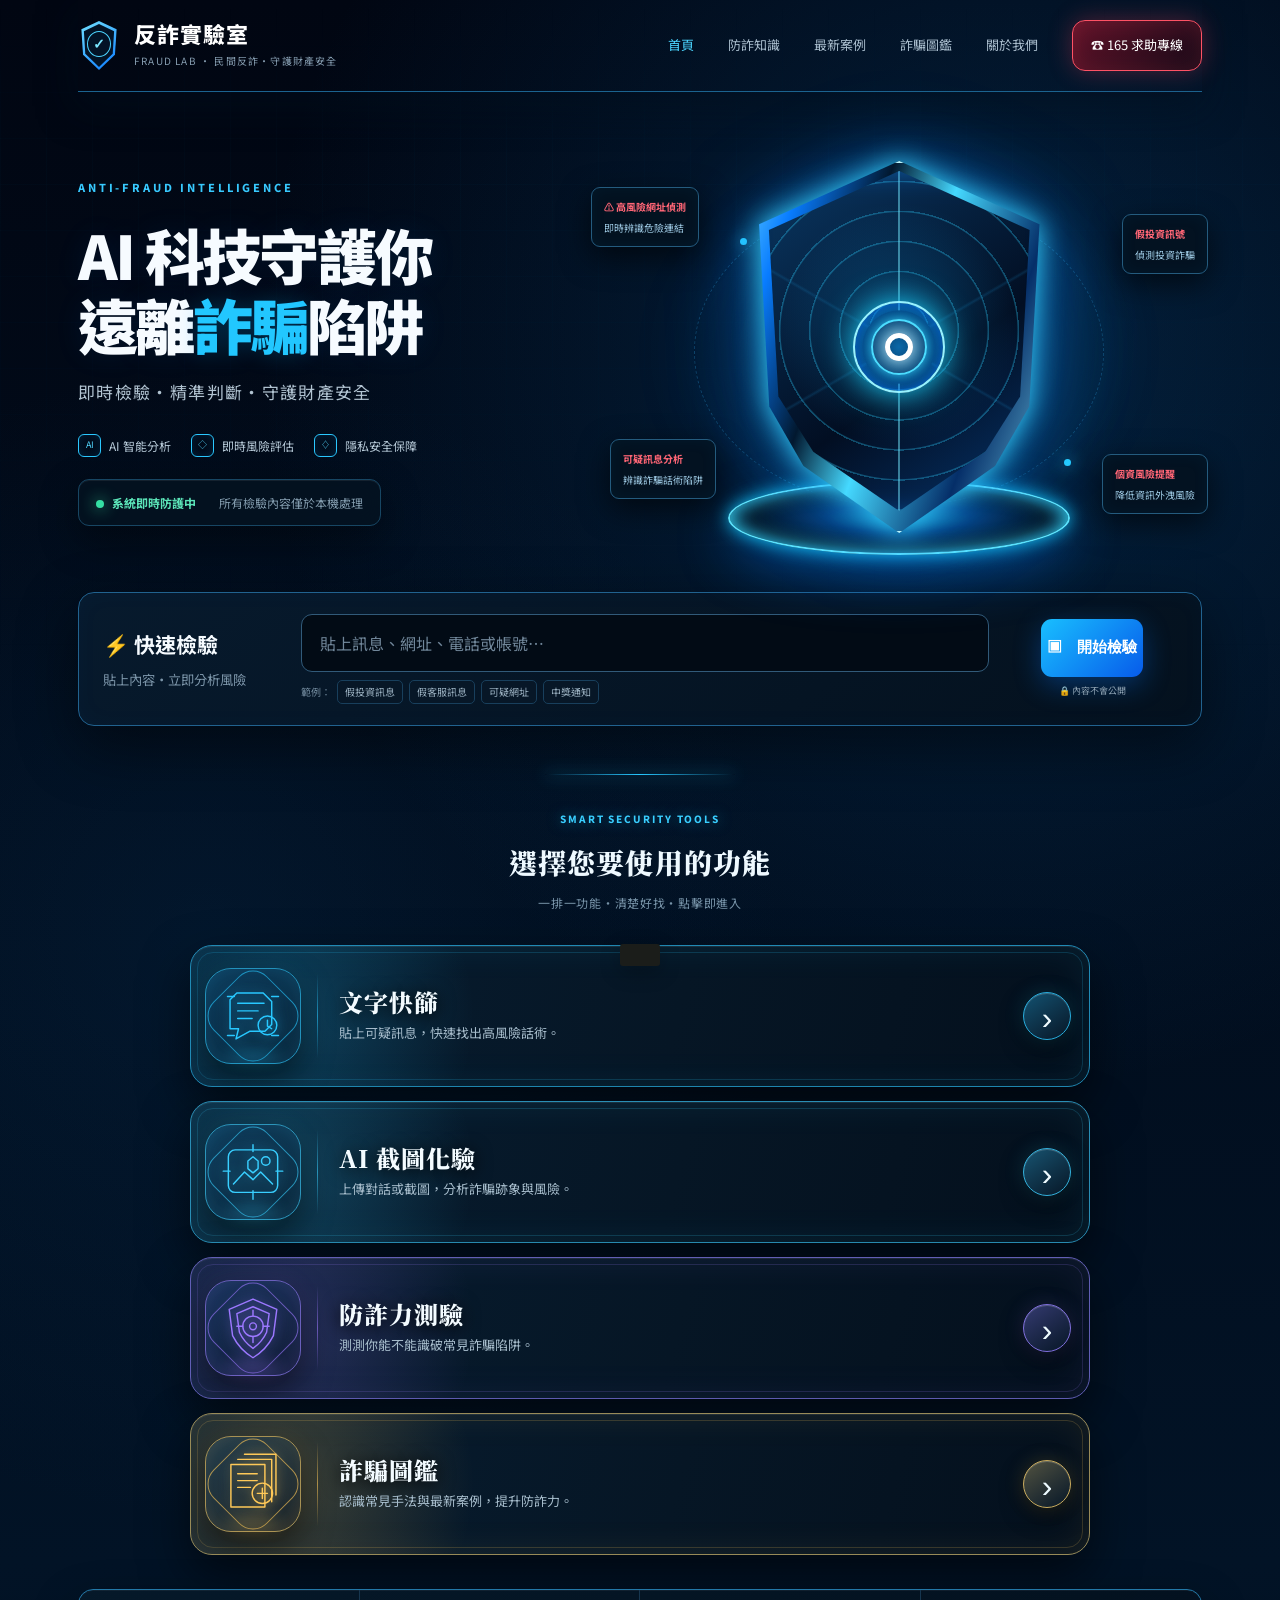
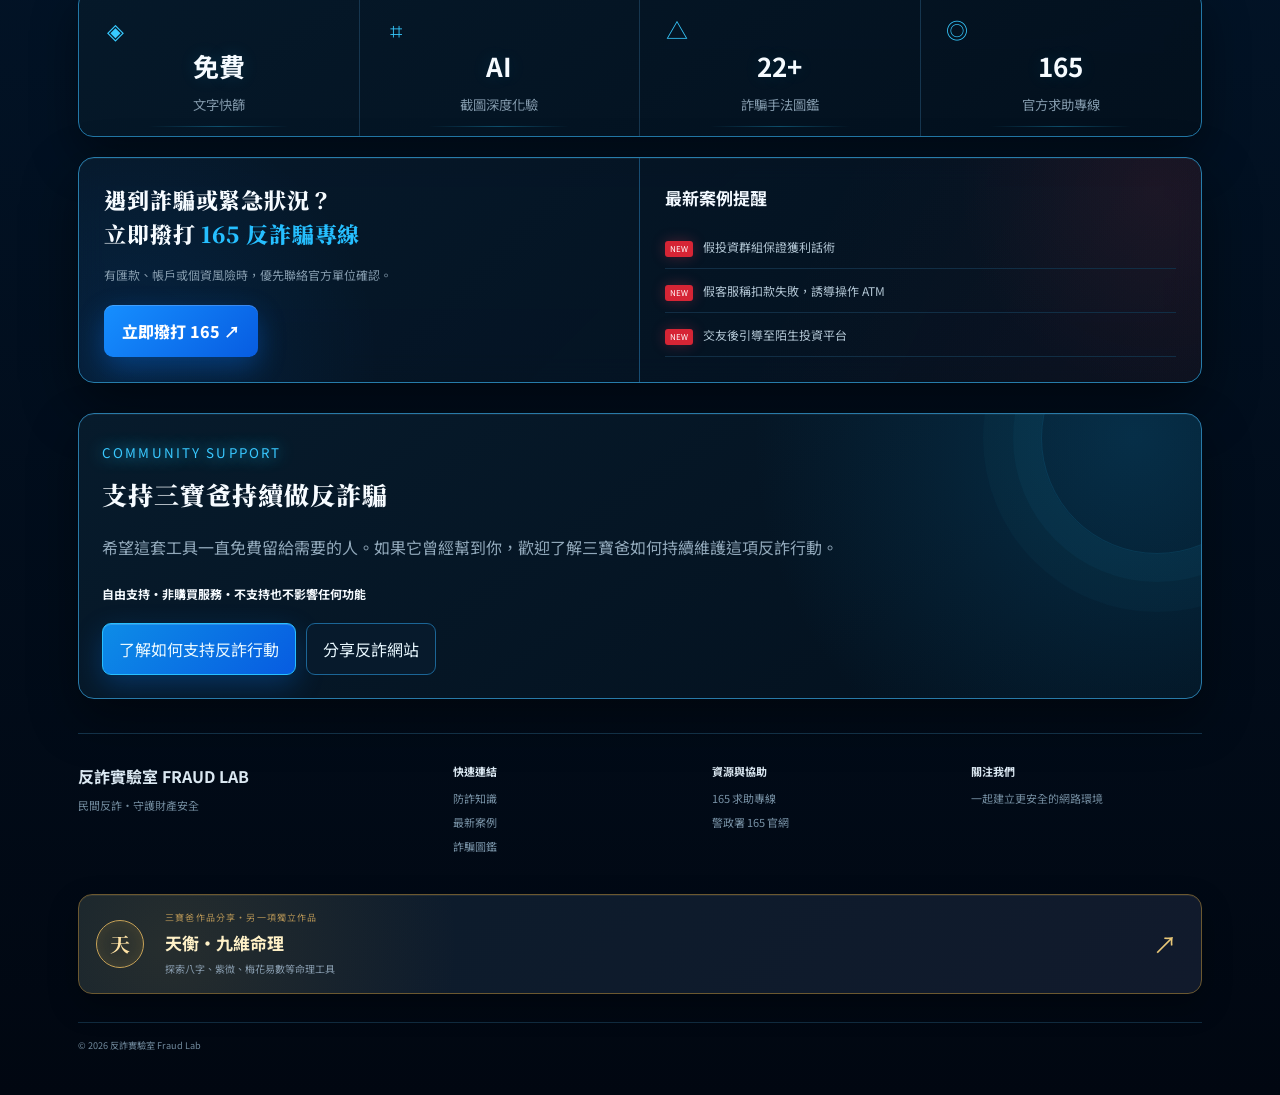
==== commit d69d5af4: "chore: bump Fraud Lab V4 stylesheet cache to v18" ====
--- a/index.html
+++ b/index.html
@@ -15,7 +15,7 @@
 <link rel="preconnect" href="https://fonts.googleapis.com">
 <link rel="preconnect" href="https://fonts.gstatic.com" crossorigin>
 <link href="https://fonts.googleapis.com/css2?family=Noto+Serif+TC:wght@600;900&family=Noto+Sans+TC:wght@400;500;700&family=Roboto+Mono:wght@400;500;700&display=swap" rel="stylesheet">
-<link rel="stylesheet" href="./master-v3.css?v=17">
+<link rel="stylesheet" href="./master-v3.css?v=18">
 <style>
 :root{--paper:#ECEAE1;--paper-2:#F5F3EC;--ink:#1B1D1A;--ink-soft:#5A5C55;--stamp:#C8102E;--official:#1F4E79;--mark:#F2C230;--rule:#B9B5A6;--rule-soft:#D8D4C7;--pass:#2E6B4F}
 *{box-sizing:border-box;-webkit-tap-highlight-color:transparent}
--- a/master-v3.css
+++ b/master-v3.css
@@ -458,3 +458,40 @@
  .mv3-shield{animation:mv3FloatMobile 4.8s ease-in-out infinite}
  @keyframes mv3FloatMobile{50%{transform:translateY(-15px)}}
 }
+
+
+/* V4 polish — functional cards / emergency / cases / community support */
+.mv3-tools-head{position:relative;margin-top:14px;padding:28px 0 18px}
+.mv3-tools-head:before{content:"";position:absolute;left:50%;top:0;width:190px;height:1px;transform:translateX(-50%);background:linear-gradient(90deg,transparent,#26c7ff,transparent);box-shadow:0 0 16px #26c7ff}
+.mv3-tools-head small{text-shadow:0 0 14px #26c7ff88}
+.mv3-card{min-height:142px}
+.mv3-card h3{font-family:"Noto Serif TC",serif;text-shadow:0 2px 18px #000}
+.mv3-card p{color:#a7bdcc}
+.mv3-card button{box-shadow:inset 0 1px #ffffff32,0 0 20px color-mix(in srgb,var(--tool) 17%,transparent),0 8px 22px #0008}
+.mv3-stats{position:relative;background:linear-gradient(145deg,#061a2bde,#03101ddd);border-color:#2278a7}
+.mv3-stat{position:relative;min-height:112px;display:grid;align-content:center}
+.mv3-stat:after{content:"";position:absolute;left:25%;right:25%;bottom:9px;height:1px;background:linear-gradient(90deg,transparent,#26c7ff55,transparent)}
+.mv3-stat b{text-shadow:0 0 18px #26c7ff22}
+.mv3-emergency{position:relative;border-color:#277dab;background:linear-gradient(135deg,#071b2dde,#03101ddd);box-shadow:0 22px 55px #0007,inset 0 1px #ffffff0d}
+.mv3-emergency:before{content:"";position:absolute;inset:0;pointer-events:none;border-radius:inherit;background:linear-gradient(115deg,transparent 0 62%,#ff52650b 100%)}
+.mv3-help h3{font-family:"Noto Serif TC",serif;line-height:1.55}
+.mv3-call{font-weight:800;box-shadow:0 10px 28px #087cff55,inset 0 1px #ffffff30}
+.mv3-news h4{color:#f2f9ff;font-size:17px}
+.mv3-news div{position:relative;padding:11px 0;color:#afc3d1}
+.mv3-news em{box-shadow:0 0 14px #ff405544}
+.mv3-support{position:relative;overflow:hidden;border-color:#287aa8;background:radial-gradient(circle at 94% 8%,#0b6fa24c,transparent 35%),linear-gradient(145deg,#071b2c,#03101d)}
+.mv3-support:before{content:"";position:absolute;right:-72px;top:-92px;width:230px;height:230px;border:1px solid #26c7ff1f;border-radius:50%;box-shadow:0 0 0 28px #26c7ff0a,0 0 0 58px #26c7ff07}
+.mv3-support>*{position:relative;z-index:1}
+.mv3-support>small{text-shadow:0 0 16px #26c7ff}
+.mv3-support>h3{font-family:"Noto Serif TC",serif;font-size:25px}
+.mv3-support-actions button{min-height:48px}
+.mv3-support-actions button:first-child{box-shadow:0 10px 28px #087cff45,inset 0 1px #ffffff28}
+.mv3-footer{margin-top:34px}
+@media(max-width:760px){
+ .mv3-tools-head{padding:22px 0 13px}
+ .mv3-card{min-height:112px}
+ .mv3-stat{min-height:96px}
+ .mv3-emergency{border-radius:18px}
+ .mv3-support{border-radius:18px;padding:22px 18px}
+ .mv3-support>h3{font-size:22px}
+}
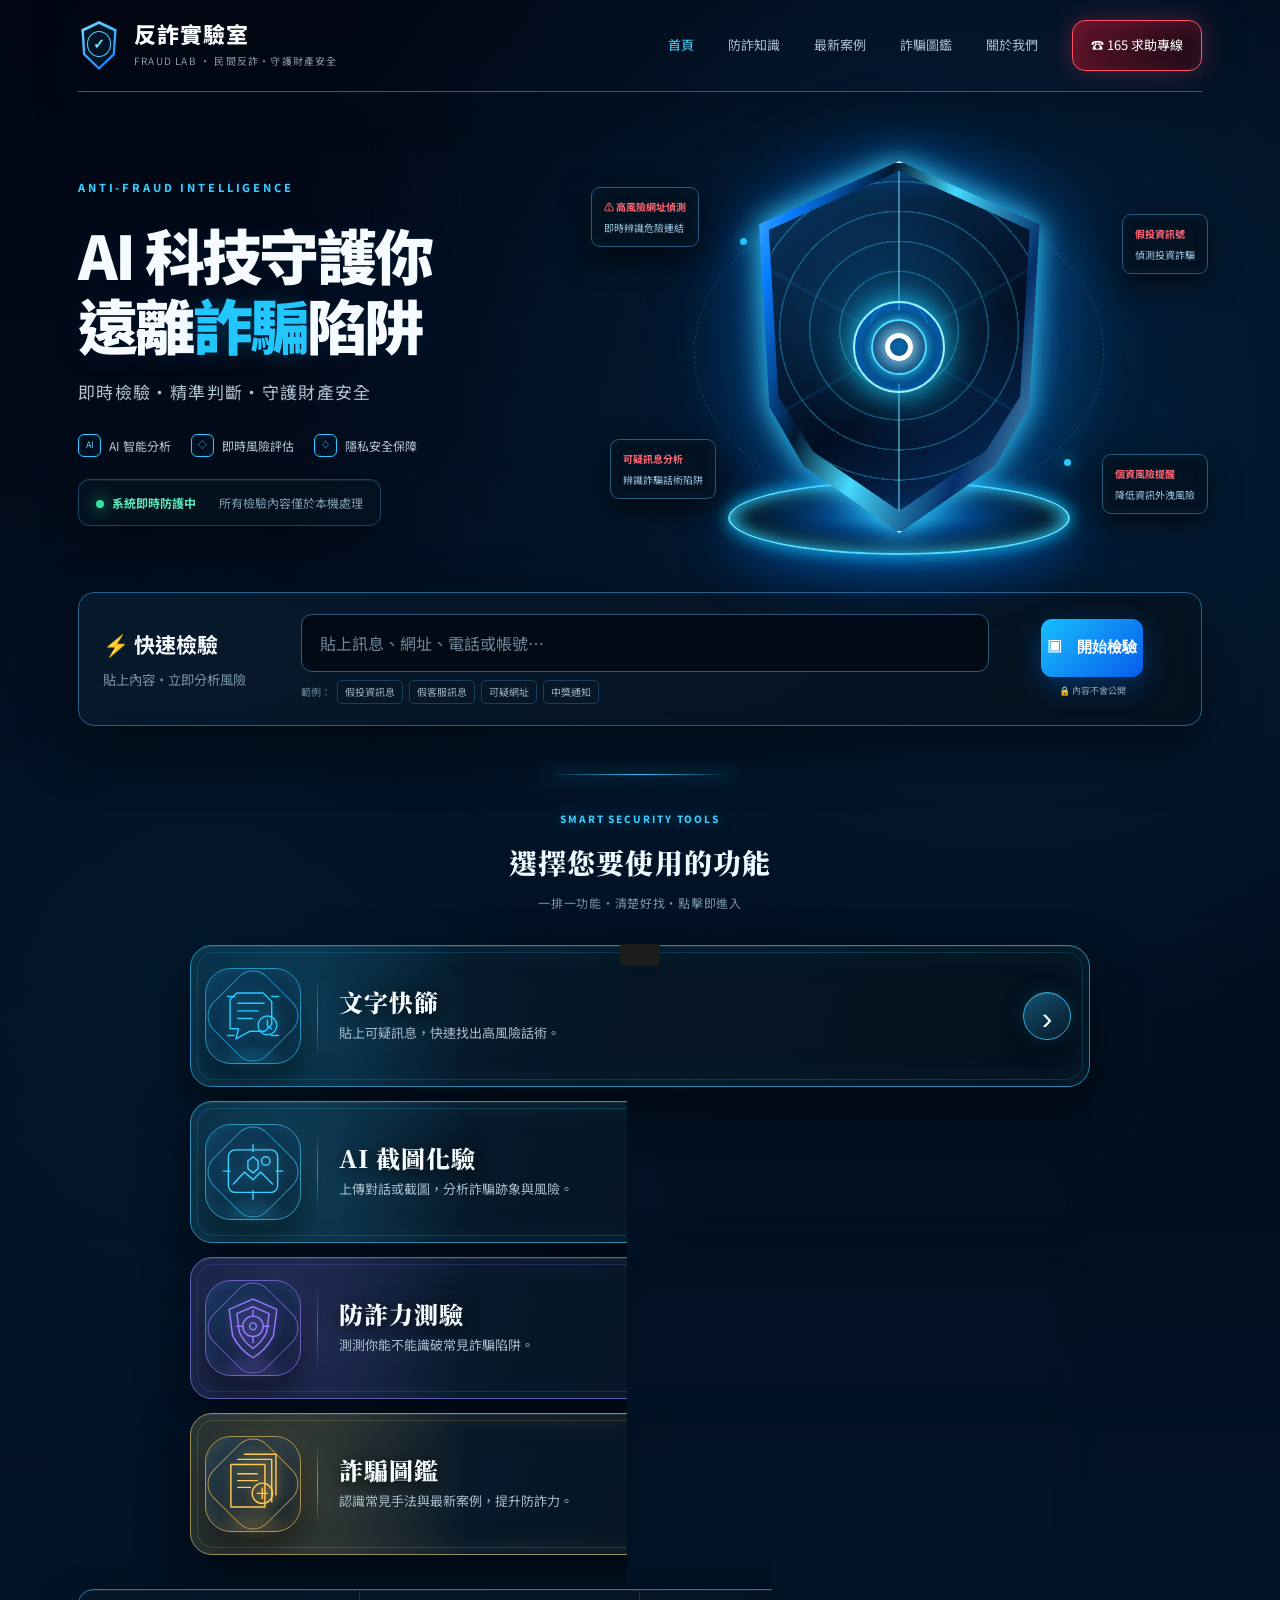
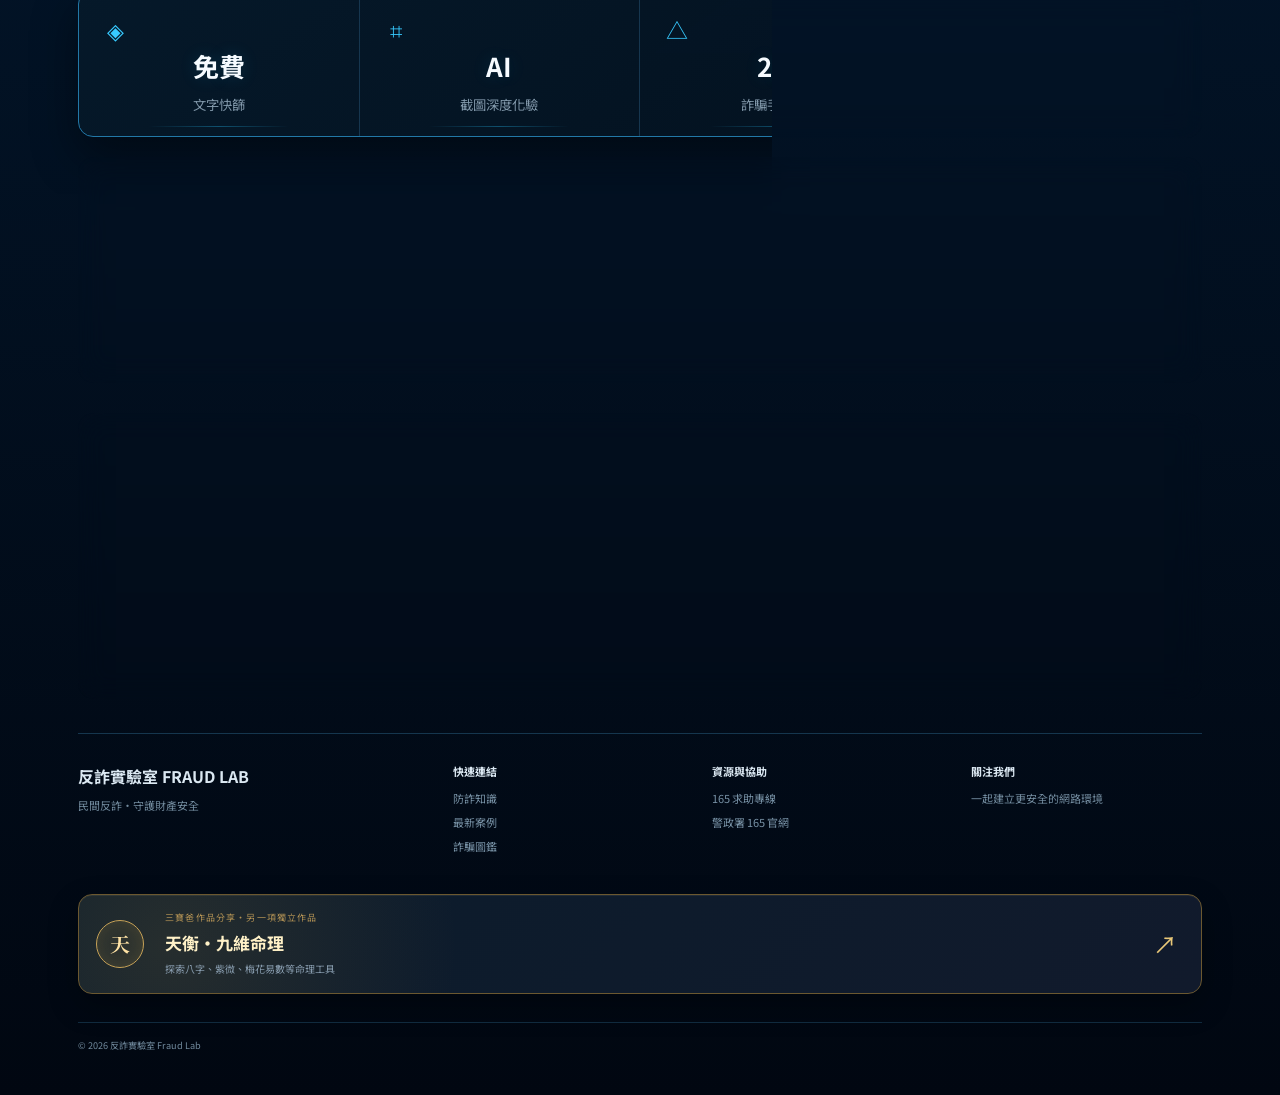
==== commit 5ff0fa6b: "Load quick scan directly after removing service worker injection" ====
--- a/index.html
+++ b/index.html
@@ -15,7 +15,7 @@
 <link rel="preconnect" href="https://fonts.googleapis.com">
 <link rel="preconnect" href="https://fonts.gstatic.com" crossorigin>
 <link href="https://fonts.googleapis.com/css2?family=Noto+Serif+TC:wght@600;900&family=Noto+Sans+TC:wght@400;500;700&family=Roboto+Mono:wght@400;500;700&display=swap" rel="stylesheet">
-<link rel="stylesheet" href="./master-v3.css?v=18">
+<link rel="stylesheet" href="./master-v3.css?v=20">
 <style>
 :root{--paper:#ECEAE1;--paper-2:#F5F3EC;--ink:#1B1D1A;--ink-soft:#5A5C55;--stamp:#C8102E;--official:#1F4E79;--mark:#F2C230;--rule:#B9B5A6;--rule-soft:#D8D4C7;--pass:#2E6B4F}
 *{box-sizing:border-box;-webkit-tap-highlight-color:transparent}
@@ -785,15 +785,22 @@
 ml.rel="manifest";
 ml.href=URL.createObjectURL(new Blob([JSON.stringify(manifest)],{type:"application/json"}));
 document.head.appendChild(ml);
+// Safari 穩定性修復：停用舊版快取攔截，避免舊 Service Worker 造成重複載入。
 if("serviceWorker" in navigator){
-  navigator.serviceWorker.addEventListener("controllerchange",()=>{
-    if(sessionStorage.getItem("fraud-lab-v17-reloaded"))return;
-    sessionStorage.setItem("fraud-lab-v17-reloaded","1");
-    location.reload();
-  });
-  window.addEventListener("load",()=>navigator.serviceWorker.register("sw.js",{updateViaCache:"none"}).then(reg=>reg.update()).catch(()=>{}));
+  window.addEventListener("load",()=>{
+    navigator.serviceWorker.getRegistrations()
+      .then(regs=>Promise.all(regs.map(reg=>reg.unregister())))
+      .catch(()=>{});
+    if("caches" in window){
+      caches.keys()
+        .then(keys=>Promise.all(keys.filter(key=>key.startsWith("fraud-lab-")).map(key=>caches.delete(key))))
+        .catch(()=>{});
+    }
+  },{once:true});
 }
 </script>
-<script src="./master-v3.js?v=16" defer></script>
+<script src="./quickscan-v2.js?v=19" defer></script>
+<script src="./master-v3.js?v=20" defer></script>
+<script defer src="https://jacky95188888.github.io/-/tool-analytics-client.js?v=20261016" data-tool="fraud-lab"></script>
 </body>
 </html>
--- a/master-v3.css
+++ b/master-v3.css
@@ -495,3 +495,88 @@
  .mv3-support{border-radius:18px;padding:22px 18px}
  .mv3-support>h3{font-size:22px}
 }
+
+
+/* V4 inner tools — keep the same cyber anti-fraud visual language after entering a tool */
+body.master-v3>.wrap.mv3-tools-panel{
+  position:relative;border-color:#287ba9;
+  background:
+    radial-gradient(circle at 92% 4%,#087cff2b,transparent 24%),
+    linear-gradient(180deg,#06192a,#03101d 62%,#020b15);
+  box-shadow:0 28px 75px #000a,0 0 35px #087cff12,inset 0 1px #ffffff12
+}
+body.master-v3>.wrap.mv3-tools-panel:before{
+  content:"";position:absolute;inset:0;pointer-events:none;border-radius:inherit;opacity:.17;
+  background-image:linear-gradient(#26c7ff22 1px,transparent 1px),linear-gradient(90deg,#26c7ff22 1px,transparent 1px);
+  background-size:32px 32px;mask-image:linear-gradient(#000,transparent 58%)
+}
+body.master-v3>.wrap.mv3-tools-panel>*{position:relative;z-index:1}
+body.master-v3>.wrap .mv3-back{
+  border-color:#2fc7ff;background:linear-gradient(135deg,#09263d,#061827);
+  box-shadow:inset 0 1px #ffffff18,0 8px 22px #0005;color:#eefdff
+}
+body.master-v3>.wrap .tabs{padding-top:8px;background:linear-gradient(#06192a 78%,transparent)}
+body.master-v3>.wrap .tab{
+  border-color:#2a668b;background:linear-gradient(180deg,#081d30,#051421);
+  color:#91aabd;box-shadow:inset 0 1px #ffffff0a
+}
+body.master-v3>.wrap .tab[aria-selected=true]{
+  color:#fff;border-color:#35caff;background:linear-gradient(180deg,#0b3a5d,#082239);
+  box-shadow:inset 0 4px 0 #31d3ff,0 -7px 24px #1ebfff2d,inset 0 0 18px #087cff1a
+}
+body.master-v3>.wrap .panel{
+  border-color:#2b7098;background:
+    radial-gradient(circle at 95% 3%,#087cff1b,transparent 28%),
+    linear-gradient(180deg,#071c2e,#04111e);
+  box-shadow:inset 0 1px #ffffff0d
+}
+body.master-v3>.wrap .panel h2{
+  font-family:"Noto Serif TC",serif;text-shadow:0 0 24px #087cff28
+}
+body.master-v3>.wrap .field-label{color:#65dcff;text-shadow:0 0 12px #26c7ff44}
+body.master-v3>.wrap textarea,
+body.master-v3>.wrap input[type=text]{
+  border-color:#39799e;background:linear-gradient(180deg,#020b15,#04111d);box-shadow:inset 0 0 24px #0009,0 0 0 1px #ffffff05
+}
+body.master-v3>.wrap textarea:focus,
+body.master-v3>.wrap input:focus{outline-color:#45d9ff;box-shadow:0 0 0 4px #1ebfff1c,0 0 22px #087cff22}
+body.master-v3>.wrap .btn{
+  border-color:#2aaeea;background:linear-gradient(135deg,#0b86dc,#0757b7);
+  box-shadow:0 9px 24px #00101e8a,inset 0 1px #ffffff2b
+}
+body.master-v3>.wrap .btn.stamp{background:linear-gradient(135deg,#16b8ef,#0867db);border-color:#54dcff}
+body.master-v3>.wrap .btn.ghost{background:linear-gradient(145deg,#082139,#061421);border-color:#2c7099}
+body.master-v3>.wrap .modes{border-color:#347ca4;box-shadow:inset 0 0 22px #0007}
+body.master-v3>.wrap .modes button.on{background:linear-gradient(135deg,#0d91df,#0756bd);box-shadow:inset 0 0 18px #27d8ff22}
+body.master-v3>.wrap .gate-note,
+body.master-v3>.wrap .qcard,
+body.master-v3>.wrap .report,
+body.master-v3>.wrap .score-sheet,
+body.master-v3>.wrap .dex-item,
+body.master-v3>.wrap .urlres{
+  border-color:#317aa4;background:
+    radial-gradient(circle at 96% 4%,#26c7ff12,transparent 27%),
+    linear-gradient(145deg,#092238,#061522);
+  box-shadow:inset 0 1px #ffffff0d,0 12px 28px #0004
+}
+body.master-v3>.wrap .drop{
+  border-color:#3ebee8;background:radial-gradient(circle at 50% 100%,#087cff22,transparent 48%),#061827;
+  box-shadow:inset 0 0 30px #087cff10
+}
+body.master-v3>.wrap .report-head{background:linear-gradient(135deg,#0b3150,#081c30)}
+body.master-v3>.wrap .sect h4{color:#69ddff;text-shadow:0 0 12px #26c7ff33}
+body.master-v3>.wrap .quote,
+body.master-v3>.wrap .readout,
+body.master-v3>.wrap .upsell,
+body.master-v3>.wrap .stat{background:linear-gradient(135deg,#0a2942,#071a2b);border-color:#3bcaff}
+body.master-v3>.wrap .sos{
+  background:linear-gradient(135deg,#e42e48,#8e1027);border-color:#ff6678;
+  box-shadow:0 10px 30px #7c0b244d,inset 0 1px #ffffff32
+}
+body.master-v3>.wrap .foot{background:linear-gradient(145deg,#071b2d,#04111e);border-color:#2e759e;box-shadow:0 16px 38px #0005}
+@media(max-width:760px){
+ body.master-v3>.wrap.mv3-tools-panel{border-color:#266e96;box-shadow:0 18px 45px #0009}
+ body.master-v3>.wrap .panel{border-radius:0 0 16px 16px}
+ body.master-v3>.wrap .tab{min-height:53px;display:grid;place-items:center}
+ body.master-v3>.wrap textarea,body.master-v3>.wrap input[type=text]{font-size:16px}
+}
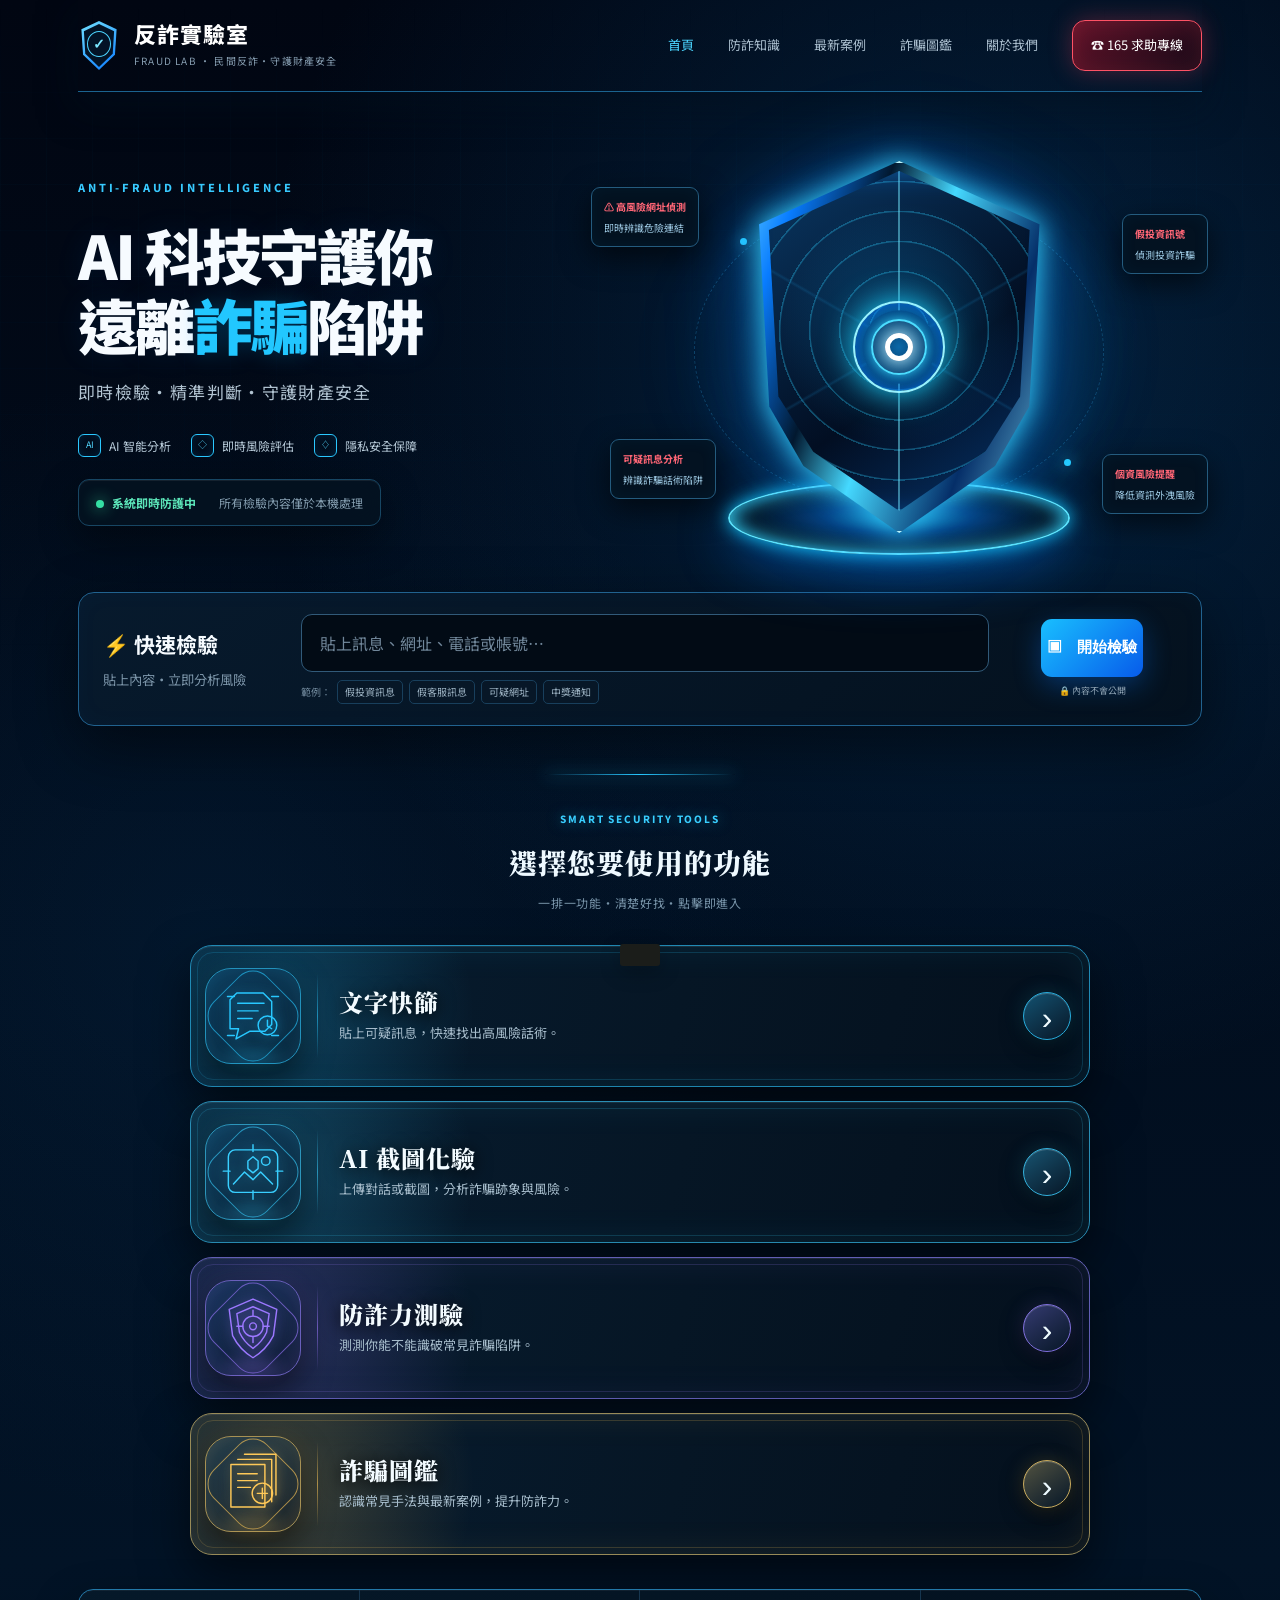
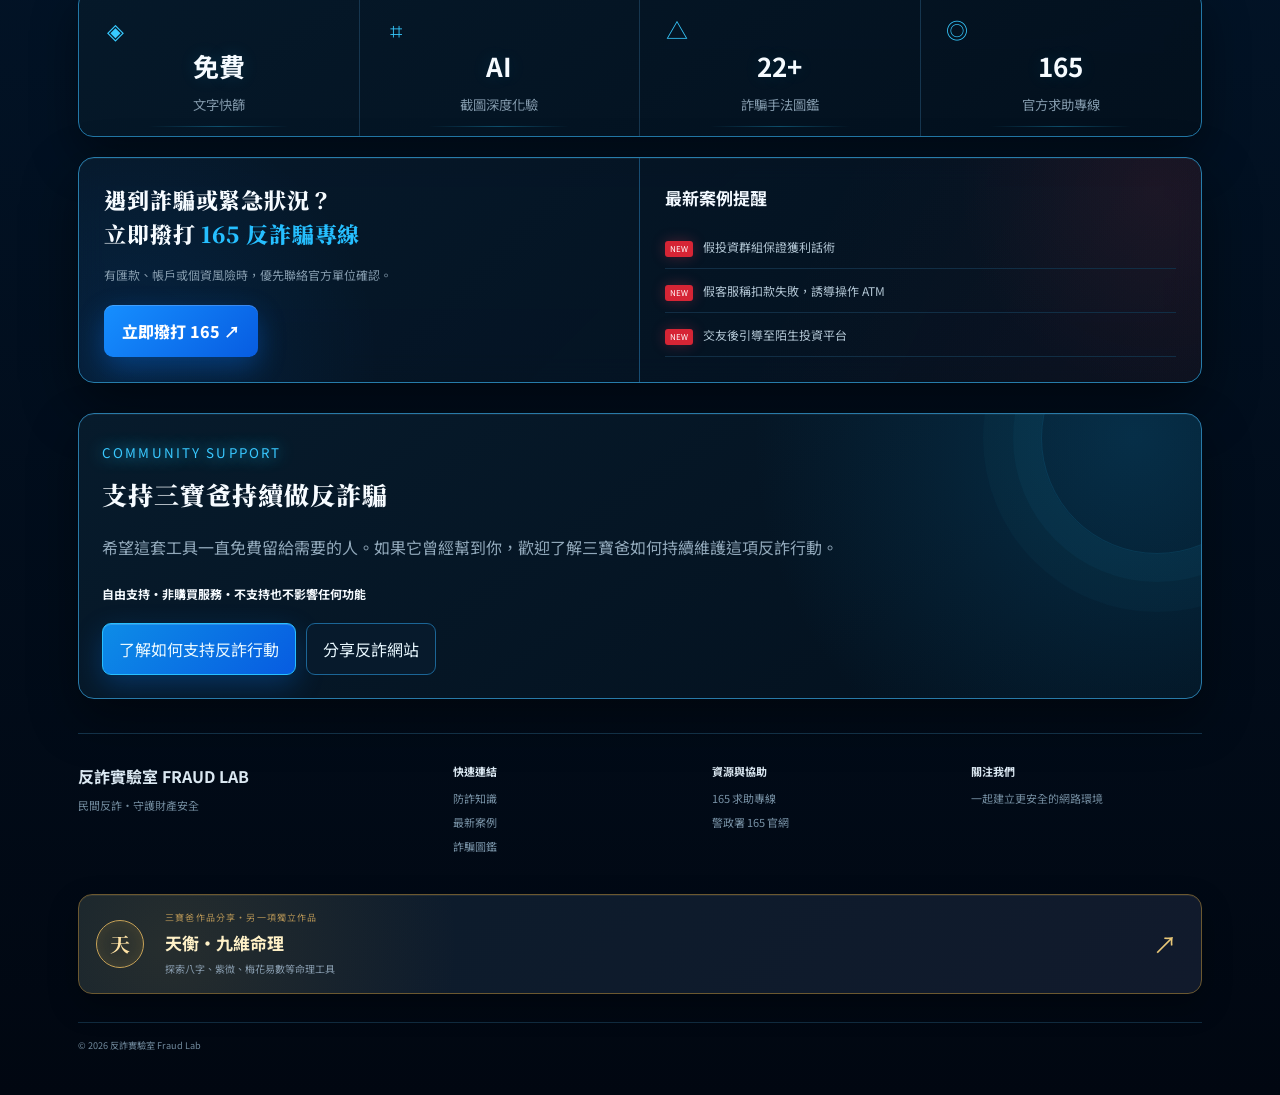
==== commit 405dddad: "Run service worker cleanup before app scripts on Safari" ====
--- a/index.html
+++ b/index.html
@@ -3,6 +3,23 @@
 <head>
 <meta charset="UTF-8">
 <meta name="viewport" content="width=device-width,initial-scale=1,viewport-fit=cover">
+<script>
+// 盡可能在頁面其他程式執行前解除舊版 PWA Service Worker，避免舊快取控制首次載入。
+(function(){
+  try {
+    if ("serviceWorker" in navigator) {
+      navigator.serviceWorker.getRegistrations().then(function(regs){
+        regs.forEach(function(reg){ reg.unregister().catch(function(){}); });
+      }).catch(function(){});
+    }
+    if ("caches" in window) {
+      caches.keys().then(function(keys){
+        return Promise.all(keys.filter(function(k){ return k.indexOf("fraud-lab-")===0; }).map(function(k){ return caches.delete(k); }));
+      }).catch(function(){});
+    }
+  } catch (_) {}
+})();
+</script>
 <title>反詐實驗室 FRAUD LAB｜AI 科技守護你</title>
 <meta name="description" content="貼上訊息免費快篩，或用 AI 讀截圖深度化驗。附防詐測驗、22 種詐騙手法圖鑑、165 求助流程。">
 <meta name="theme-color" content="#020b17">
@@ -785,19 +802,7 @@
 ml.rel="manifest";
 ml.href=URL.createObjectURL(new Blob([JSON.stringify(manifest)],{type:"application/json"}));
 document.head.appendChild(ml);
-// Safari 穩定性修復：停用舊版快取攔截，避免舊 Service Worker 造成重複載入。
-if("serviceWorker" in navigator){
-  window.addEventListener("load",()=>{
-    navigator.serviceWorker.getRegistrations()
-      .then(regs=>Promise.all(regs.map(reg=>reg.unregister())))
-      .catch(()=>{});
-    if("caches" in window){
-      caches.keys()
-        .then(keys=>Promise.all(keys.filter(key=>key.startsWith("fraud-lab-")).map(key=>caches.delete(key))))
-        .catch(()=>{});
-    }
-  },{once:true});
-}
+
 </script>
 <script src="./quickscan-v2.js?v=19" defer></script>
 <script src="./master-v3.js?v=20" defer></script>
